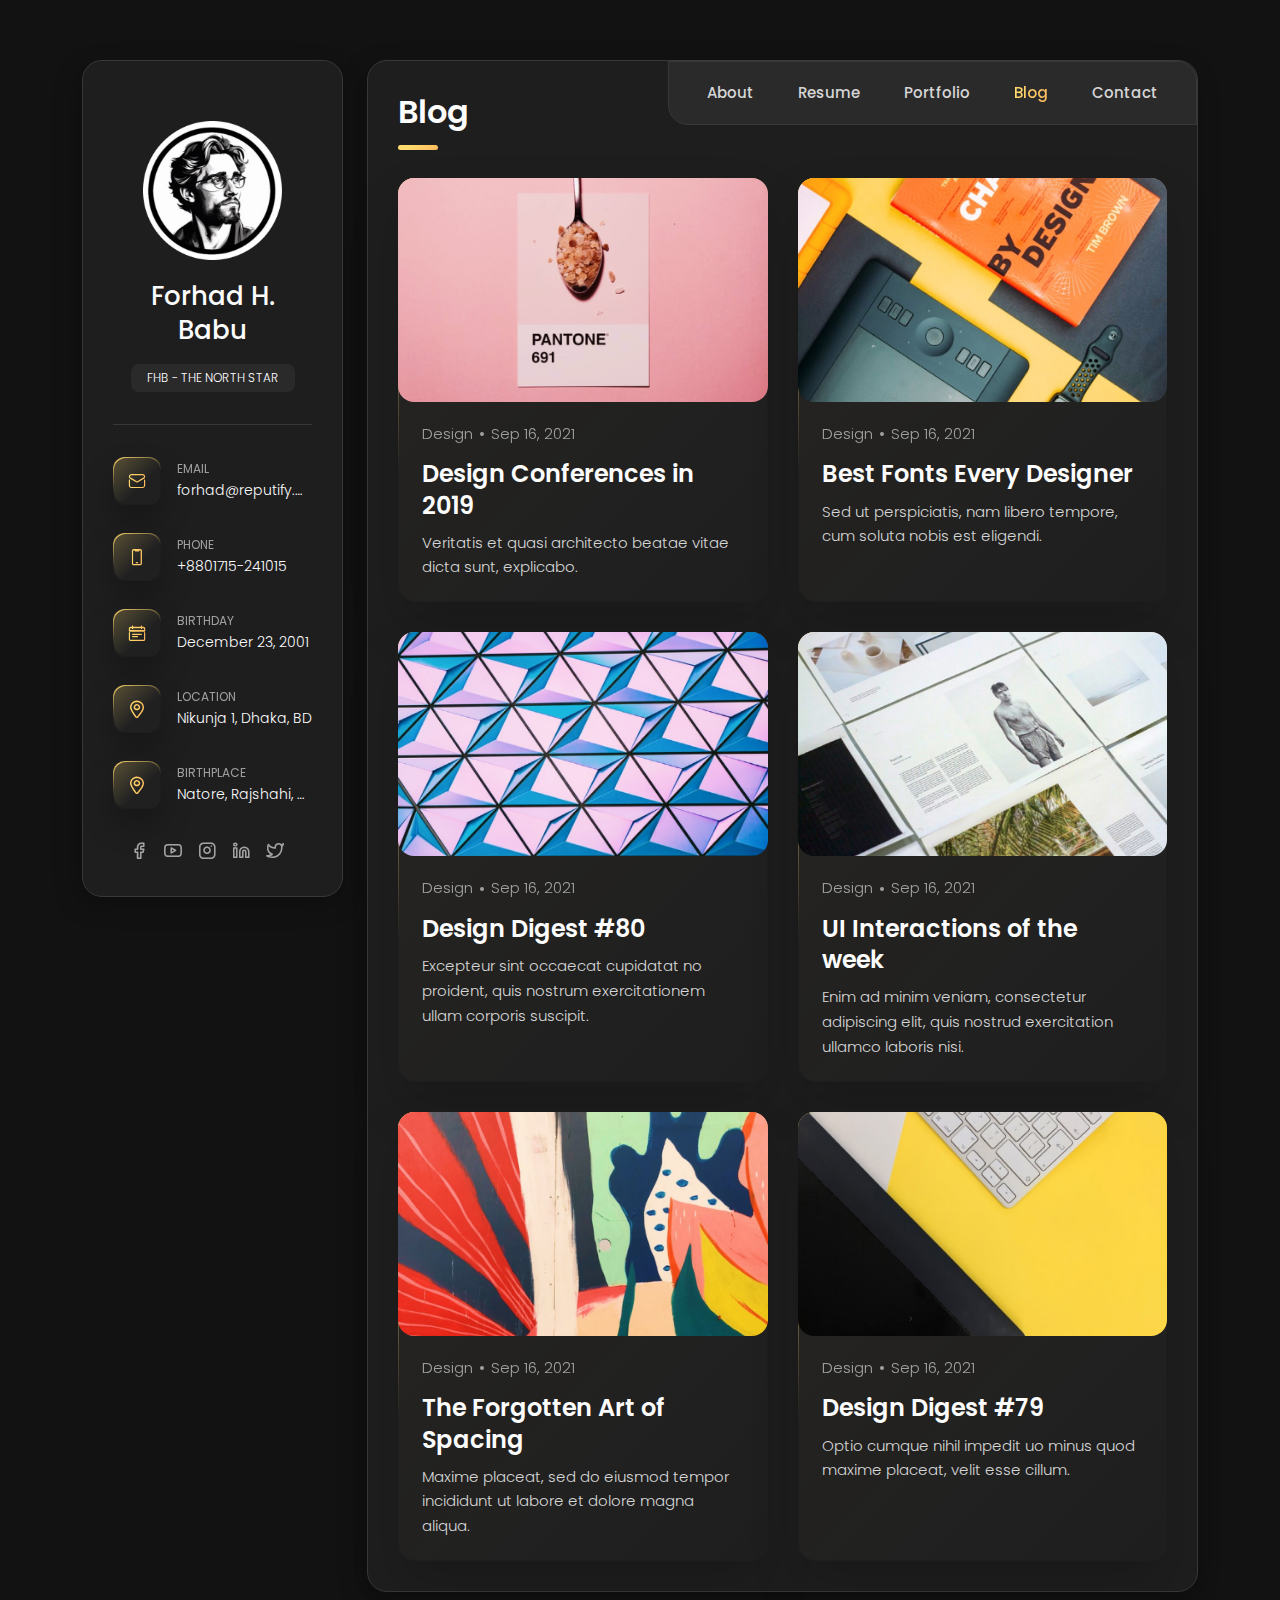
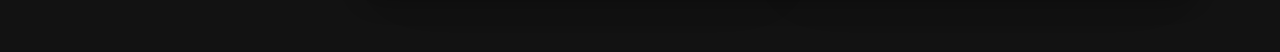
==== blog.html @ a8cfdb08 "initial files" ====
<!DOCTYPE html>
<html lang="en">


<head>
    <meta charset="utf-8" />
    <title>vCard - Blog</title>

	<!-- Meta Data -->
	<meta http-equiv="X-UA-Compatible" content="IE=edge">
	<meta name="viewport" content="width=device-width, initial-scale=1, shrink-to-fit=no">
	<meta name="format-detection" content="telephone=no"/>
    <meta name="format-detection" content="address=no"/>
    <meta name="author" content="ArtTemplate" />
    <meta name="description" content="vCard" />

    <!-- Twitter data -->
    <meta name="twitter:card" content="summary_large_image">
    <meta name="twitter:site" content="@ArtTemplates">
    <meta name="twitter:title" content="vCard">
    <meta name="twitter:description" content="vCard">
    <meta name="twitter:image" content="assets/images/social.html">

    <!-- Open Graph data -->
    <meta property="og:title" content="ArtTemplate" />
    <meta property="og:type" content="website" />
    <meta property="og:url" content="your url website" />
    <meta property="og:image" content="assets/images/social.html" />
    <meta property="og:description" content="vCard" />
    <meta property="og:site_name" content="vCard" />

	<!-- Favicons -->
	<link rel="apple-touch-icon" sizes="144x144" href="assets/images/favicons/apple-touch-icon-144x144.png">
	<link rel="apple-touch-icon" sizes="114x114" href="assets/images/favicons/apple-touch-icon-114x114.png">
	<link rel="apple-touch-icon" sizes="72x72" href="assets/images/favicons/apple-touch-icon-72x72.png">
	<link rel="apple-touch-icon" sizes="57x57" href="assets/images/favicons/apple-touch-icon-57x57.png">
	<link rel="shortcut icon" href="assets/images/favicons/favicon.png" type="image/png">

    <!-- Styles -->
	<link rel="stylesheet" type="text/css" href="assets/styles/vendors/bootstrap.min.css"/>
	<link rel="stylesheet" type="text/css" href="assets/styles/style.css"/>
	
</head>
<body>
    <main class="main">
	    <div class="container gutter-top gutter-bottom">
		    <div class="row sticky-parent">
			    <!-- Sidebar -->
				<aside class="col-12 col-md-12 col-xl-3">
				    <div class="sidebar box-outer sticky-column">
						<!-- My photo -->
						<div class="sidebar__base-info">
					    	<figure class="avatar-box">
                                <img src="assets/images/my-avatar.png" alt="Ricardo Black">
						    </figure>

						    <div class="text-xl-center">
						        <h3 class="title title--h3 sidebar__name">Forhad H. Babu</h3>
							    <div class="badge">FHB - THE NORTH STAR</div>
						    </div>

							<button class="btn btn--small btn--icon-right sidebar__btn js-btn-toggle"><span>Show Contacts</span><i class="feathericon-chevron-down"></i></button>
						</div>

						<div class="sidebar__additional-info js-show">
							<div class="separation"></div>
		                    <ul class="details-info">
							    <!-- Email -->
							    <li class="details-info__item">
							        <span class="box icon-box"><i class="font-icon icon-envelope"></i></span>
								    <div class="contacts-block__info">
									    <span class="overhead">Email</span>
									    <a class="text-overflow" href="mailto:forhad@reputify.org" title="forhad@reputify.org">forhad@reputify.org</a>
								    </div>
							    </li>
							    <!-- Phone -->
						 	    <li class="details-info__item">
								    <span class="box icon-box"><i class="font-icon icon-phone"></i></span>
								    <div class="contacts-block__info">
									    <span class="overhead">Phone</span>
							            <span class="text-overflow" title="+8801715241015">+8801715-241015</span>
								    </div>	
							    </li>
								<!-- Birthday -->
					            <li class="details-info__item">
								    <span class="box icon-box"><i class="font-icon icon-calendar"></i></span>
								    <div class="contacts-block__info">
									    <span class="overhead">Birthday</span>
							            <span class="text-overflow" title="March 12, 1995">December 23, 2001</span>
								    </div>
							    </li>
								<!-- Location -->
						        <li class="details-info__item">
								    <span class="box icon-box"><i class="font-icon icon-location"></i></span>
								    <div class="contacts-block__info">
									    <span class="overhead">Location</span>
									    <span class="text-overflow" title="Nikunja 1, Dhaka, BD">Nikunja 1, Dhaka, BD</span>
								    </div>
							    </li>
								<li class="details-info__item">
								    <span class="box icon-box"><i class="font-icon icon-location"></i></span>
								    <div class="contacts-block__info">
									    <span class="overhead">Birthplace</span>
									    <span class="text-overflow" title="Natore, Rajshahi, BD">Natore, Rajshahi, BD</span>
								    </div>
							    </li>
					        </ul>
						    <div class="separation d-xl-none"></div>

						    <!-- Social -->
						    <div class="social">
								<a class="social__link" href="https://www.facebook.com/fhbthenorthstar"><i class="feathericon-facebook"></i></a>
								<a class="social__link" href="https://www.youtube.com/@fhbthenorthstar"><i class="feathericon-youtube"></i></a>
							    <a class="social__link" href="https://www.instagram.com/fhbthenorthstar/"><i class="feathericon-instagram"></i></a>
						  	    <a class="social__link" href="https://www.linkedin.com/in/fhb-thenorthstar/"><i class="feathericon-linkedin"></i></a>
						  	    <a class="social__link" href="https://x.com/fhbthenorthstar"><i class="feathericon-twitter"></i></a>
						  	    <a class="social__link" href="https://www.pinterest.com/fhbthenorthstar/"><i class="feathericon-pinterest"></i></a>
						    </div>
						</div>	
					</div>	
		        </aside>
		        
				<!-- Content -->
		        <div class="col-12 col-md-12 col-xl-9">
				    <div class="box-outer pb-0">
					    <!-- Menu -->
						<div class="nav-container">
						    <ul class="nav">
                                <li class="nav__item"><a href="index.html">About</a></li>
								<li class="nav__item"><a href="resume.html">Resume</a></li>
                                <li class="nav__item"><a href="portfolio.html">Portfolio</a></li>
                                <li class="nav__item"><a class="active" href="blog.html">Blog</a></li>
                                <li class="nav__item"><a href="contact.html">Contact</a></li>
                            </ul>
						</div>
						
					    <!-- About -->
						<div class="pb-0 pb-sm-2">
		                    <h1 class="title title--h1 title__separate">Blog</h1>
					    </div>

						<!-- News -->
						<div class="news-grid">
							<!-- Post -->
							<article class="news-item box">
							    <div class="news-item__image-wrap">
									<a class="news-item__link" href="single-post.html"></a>
								    <img class="cover lazyload" src="assets/images/news/news-1.jpg" alt="" />
								</div>
								<div class="news-item__caption">
									<div class="news-item__date"><span>Design</span>Sep 16, 2021</div>
								    <h2 class="title title--h2"><a href="single-post.html">Design Conferences in 2019</a></h2>
									<p>Veritatis et quasi architecto beatae vitae dicta sunt, explicabo.</p>
								</div>
							</article>

							<!-- Post -->
							<article class="news-item box">
							    <div class="news-item__image-wrap">
									<a class="news-item__link" href="single-post.html"></a>
								    <img class="cover lazyload" src="assets/images/news/news-2.jpg" alt="" />
								</div>
								<div class="news-item__caption">
									<div class="news-item__date"><span>Design</span>Sep 16, 2021</div>
								    <h2 class="title title--h2"><a href="single-post.html">Best Fonts Every Designer</a></h2>
									<p>Sed ut perspiciatis, nam libero tempore, cum soluta nobis est eligendi.</p>
								</div>
							</article>

							<!-- Post -->
							<article class="news-item box">
							    <div class="news-item__image-wrap">
									<a class="news-item__link" href="single-post.html"></a>
								    <img class="cover lazyload" src="assets/images/news/news-3.jpg" alt="" />
								</div>
								<div class="news-item__caption">
									<div class="news-item__date"><span>Design</span>Sep 16, 2021</div>
								    <h2 class="title title--h2"><a href="single-post.html">Design Digest #80</a></h2>
									<p>Excepteur sint occaecat cupidatat no proident, quis nostrum exercitationem ullam corporis suscipit.</p>
								</div>
							</article>
							
							<!-- Post -->
							<article class="news-item box">
							    <div class="news-item__image-wrap">
									<a class="news-item__link" href="single-post.html"></a>
								    <img class="cover lazyload" src="assets/images/news/news-4.jpg" alt="" />
								</div>
								<div class="news-item__caption">
									<div class="news-item__date"><span>Design</span>Sep 16, 2021</div>
								    <h2 class="title title--h2"><a href="single-post.html">UI Interactions of the week</a></h2>
									<p>Enim ad minim veniam, consectetur adipiscing elit, quis nostrud exercitation ullamco laboris nisi.</p>
								</div>
							</article>
							
							<!-- Post -->
							<article class="news-item box">
							    <div class="news-item__image-wrap">
									<a class="news-item__link" href="single-post.html"></a>
								    <img class="cover lazyload" src="assets/images/news/news-5.jpg" alt="" />
								</div>
								<div class="news-item__caption">
									<div class="news-item__date"><span>Design</span>Sep 16, 2021</div>
								    <h2 class="title title--h2"><a href="single-post.html">The Forgotten Art of Spacing</a></h2>
									<p>Maxime placeat, sed do eiusmod tempor incididunt ut labore et dolore magna aliqua.</p>
								</div>
							</article>
							
							<!-- Post -->
							<article class="news-item box">
							    <div class="news-item__image-wrap">
									<a class="news-item__link" href="single-post.html"></a>
								    <img class="cover lazyload" src="assets/images/news/news-6.jpg" alt="" />
								</div>
								<div class="news-item__caption">
									<div class="news-item__date"><span>Design</span>Sep 16, 2021</div>
								    <h2 class="title title--h2"><a href="single-post.html">Design Digest #79</a></h2>
									<p>Optio cumque nihil impedit uo minus quod maxime placeat, velit esse cillum.</p>
								</div>
							</article>
						</div><!-- /news-grid -->
					</div><!-- /box-outer -->
		        </div><!-- /col -->
			</div><!-- /sticky -->
		</div><!-- /container -->
    </main>

    <div class="back-to-top"></div>

	<!-- JavaScripts -->
	<script src="assets/js/jquery-3.4.1.min.js"></script>
	<script src="assets/js/plugins.min.js"></script>
    <script src="assets/js/common.js"></script>

</body>

</html>
---- assets/styles/style.css ----
/* ------------------------------------------------
 Author: ArtStyles (Art)
 
 Template Name: vCard
 version: 1.1.0
------------------------------------------------ */
/* ------------------------------------------------
 
 - Vendors
 - Font Icons
 - Variables
 - General Styles
 - Typography
 - Form
 - Button
 - Sidebar
 - Sections
 - Navbar
 - Popup
 - Cases
 - Clients
 - Contact
 - Portfolio
 - News
 - Single news
 - Single project
 - Testimonials
 - Timeline
 - Footer
 - Other
 
------------------------------------------------ */
@import url("vendors/swiper.min.css");
@import url("vendors/simplebar.min.css");
@import url("vendors/magnific-popup.css");
@import url("vendors/photoswipe.css");
@import url("vendors/default-skin.css");
@import url("../icons/style-custome-icons.css");
@import url("../icons/feather.css");
@import url("https://fonts.googleapis.com/css2?family=Poppins:wght@300;400;500;600&amp;display=swap");
:root {
  --font-family: 'Poppins', sans-serif;
  --font-base-size: 15px;
  --font-mobile-size: 14px;
  --color-heading: #FCFCFC;
  --color-paragraph: #D6D6D6;
  --color-border: #383838;
  --color-bg: #121212;
  --color-surface-1: #1e1e1f;
  --color-surface-2: #2a2a2b;
  --color-surface-3: #202021;
  --color-accent: #FFDB6E;
  --color-error: #B84C4C;
  --color-gradient: linear-gradient(137.84deg, #FFDB6E 26.31%, #FFBC5E 93.75%);
  --color-gradient-soft: linear-gradient(135deg, rgba(255, 218, 109, 0.0375) 0%, rgba(255, 189, 94, 0) 100%), #1E1E1F;
  --color-gradient-text: linear-gradient(90deg, #FFDB6E, #FFBC5E);
  --color-gradient-border: linear-gradient(155deg, #FFDA6D 0%, rgba(255, 191, 96, 0) 50%);
  --color-gradient-border-gray: linear-gradient(135deg, #404040 0%, rgba(64, 64, 64, 0) 48.44%);
  --color-gradient-gray: linear-gradient(137.84deg, #3F3F40 2.69%, #303030 93.75%);
  --color-gradient-icon: linear-gradient(135deg, rgba(255, 218, 109, 0.25) 0%, rgba(255, 189, 94, 0) 59.86%), #202021;
  --color-btn: linear-gradient(135deg, rgba(45, 45, 46, 0.25) 0%, rgba(27, 27, 28, 0) 100%), #202021;
  --box-shadow-24: -4px 8px 24px rgba(0, 0, 0, 0.25);
  --box-shadow-30: 0px 16px 30px rgba(0, 0, 0, 0.25);
  --box-shadow-40: 0px 16px 40px rgba(0, 0, 0, 0.25);
  --box-shadow-50: 0px 25px 50px rgba(0, 0, 0, 0.15);
  --box-shadow-80: 0px 24px 80px rgba(0, 0, 0, 0.7);
  --radius-32: 32px;
  --radius-20: 20px;
  --radius-18: 18px;
  --radius-16: 16px;
  --radius-14: 14px;
  --radius-12: 12px;
  --radius-8: 8px;
}

/* -----------------------------------------------------------------
    - General Styles
----------------------------------------------------------------- */
*,
::before,
::after {
  background-repeat: no-repeat;
  -webkit-box-sizing: border-box;
          box-sizing: border-box;
}

html {
  -webkit-overflow-scrolling: touch;
  -webkit-box-sizing: border-box;
  box-sizing: border-box;
}

body, html {
  font-size: 1rem;
  -webkit-text-size-adjust: 100%;
}

body {
  background-color: var(--color-bg);
  color: var(--color-paragraph);
  font-family: var(--font-family);
  font-size: var(--font-base-size);
  font-weight: 300;
  line-height: 1.65;
  min-height: 100vh;
  overflow-x: hidden;
  -ms-overflow-style: scrollbar;
  -webkit-font-smoothing: antialiased;
}

@media only screen and (max-width: 580px) {
  body {
    font-size: var(--font-mobile-size);
    line-height: 1.6;
  }
}

html.is-scroll-disabled body {
  height: 100vh;
  overflow: hidden;
}

@media all and (-ms-high-contrast: none), (-ms-high-contrast: active) {
  html.is-scroll-disabled {
    overflow: hidden;
  }
}

.no-scroll {
  overflow: hidden;
  -ms-overflow-style: none;
}

.no-scroll-height {
  overflow-x: hidden;
}

.svg-defs {
  position: absolute;
  height: 0;
  width: 0;
}

img {
  max-width: 100%;
  -webkit-user-select: none;
  -moz-user-select: none;
  -ms-user-select: none;
  user-select: none;
}

figure {
  margin: 0;
}

iframe {
  background-color: var(--color-bg);
  border: 0;
  display: block;
  height: 100%;
  width: 100%;
}

.cover {
  -o-object-fit: cover;
     object-fit: cover;
  -o-object-position: center;
     object-position: center;
  font-family: 'object-fit: cover; object-position: center;';
  height: 100%;
  width: 100%;
}

::-moz-selection {
  background: transparent;
  color: var(--color-accent);
}

::selection {
  background: transparent;
  color: var(--color-accent);
}

.scroll-line {
  background: var(--color-gradient);
  height: 0.1875rem;
  position: fixed;
  top: 0;
  width: 0;
  z-index: 3;
}

/* -----------------------------------------------------------------
    - Typography
----------------------------------------------------------------- */
h1, h2, h3, h4, h5, h6 {
  color: var(--color-heading);
  font-family: var(--font-family);
  font-weight: 600;
  line-height: 1.3;
}

.title--h1 {
  font-size: 2rem;
  margin-bottom: 1.0625rem;
}

@media only screen and (max-width: 580px) {
  .title--h1 {
    font-size: 1.5rem;
  }
}

.title--h2 {
  font-size: 1.5rem;
  margin-bottom: 1.25rem;
}

@media only screen and (max-width: 580px) {
  .title--h2 {
    font-size: 1.125rem;
  }
}

.title--h3 {
  font-size: 1.125rem;
  margin-bottom: 0.5rem;
}

@media only screen and (max-width: 580px) {
  .title--h3 {
    font-size: 1rem;
  }
}

.title--h4 {
  font-size: 1rem;
  margin-bottom: 0.8125rem;
  font-weight: 500;
}

@media only screen and (max-width: 580px) {
  .title--h4 {
    font-size: 0.875rem;
  }
}

.title--h5 {
  font-size: 0.875rem;
}

@media only screen and (max-width: 580px) {
  .title--h5 {
    font-size: 0.75rem;
  }
}

.title--h6 {
  font-size: 0.75rem;
}

@media only screen and (max-width: 580px) {
  .title--h6 {
    font-size: 0.625rem;
  }
}

.title--center {
  text-align: center;
}

.title--tone {
  background: var(--color-gradient-text);
  -webkit-background-clip: text;
  background-clip: text;
  -webkit-text-fill-color: transparent;
}

.title-icon {
  margin-right: 0.5rem;
  margin-top: -0.25rem;
  height: 2.5rem;
  width: 2.5rem;
}

@media only screen and (max-width: 580px) {
  .title-icon {
    height: 2.08333rem;
    width: 2.08333rem;
  }
}

.title__separate {
  margin-bottom: 2.3125rem;
  position: relative;
}

.title__separate::before {
  content: '';
  background: var(--color-gradient);
  border-radius: 0.5rem;
  height: 0.3125rem;
  position: absolute;
  bottom: -1.0625rem;
  left: 0;
  width: 2.5rem;
  z-index: 1;
}

@media only screen and (max-width: 580px) {
  .title__separate {
    margin-bottom: 1.5rem;
  }
  .title__separate::before {
    height: 0.1875rem;
    bottom: -0.625rem;
    width: 1.875rem;
  }
}

.overhead {
  color: var(--color-paragraph);
  font-size: 0.75rem;
  font-weight: 400;
  display: block;
  opacity: .7;
  text-transform: uppercase;
}

@media only screen and (max-width: 580px) {
  .overhead {
    font-size: 0.6875rem;
  }
}

.text-overflow {
  display: block;
  text-overflow: ellipsis;
  overflow: hidden;
  white-space: nowrap;
}

.block-quote {
  font-size: 1.25rem;
  font-weight: 400;
  font-style: italic;
  margin: 1.8125rem 0;
  position: relative;
  line-height: 1.6;
}

@media only screen and (max-width: 991px) {
  .block-quote {
    padding-left: 3.8125rem;
  }
}

@media only screen and (max-width: 580px) {
  .block-quote {
    font-size: 1.125rem;
    margin: 1rem 0;
    padding-left: 0;
    padding-top: 2.8125rem;
  }
  .block-quote p {
    margin-bottom: 0.5rem;
  }
}

.block-quote::before {
  background-image: url(../icons/icon-quote.svg);
  background-repeat: no-repeat;
  background-position: center;
  background-size: cover;
  content: '';
  height: 1.125rem;
  margin: 0 auto;
  position: absolute;
  top: 0.5rem;
  left: -3.125rem;
  width: 1.6875rem;
}

@media only screen and (max-width: 991px) {
  .block-quote::before {
    left: 0;
  }
}

.block-quote__author {
  font-size: 0.875rem;
  font-style: normal;
  display: block;
  margin-top: 0.5625rem;
  padding-left: 3rem;
  position: relative;
}

@media only screen and (max-width: 580px) {
  .block-quote__author {
    font-size: 0.875rem;
    margin-top: 0;
    padding-left: 2rem;
  }
}

.block-quote__author::before {
  content: '';
  background-color: var(--color-heading);
  height: 0.0625rem;
  margin-bottom: auto;
  margin-top: auto;
  position: absolute;
  top: 0;
  bottom: 0;
  left: 0;
  width: 2rem;
}

@media only screen and (max-width: 580px) {
  .block-quote__author::before {
    width: 1rem;
  }
}

a {
  color: var(--color-accent);
  cursor: pointer;
  text-decoration: none;
}

a:hover {
  outline: none;
}

a.decoration--none {
  text-decoration: none;
}

a.link-gradient {
  background: var(--color-gradient-text);
  -webkit-background-clip: text;
  background-clip: text;
  -webkit-text-fill-color: transparent;
  -webkit-text-decoration-skip: objects;
}

.description {
  color: var(--color-paragraph);
  margin-bottom: 1.875rem;
}

.foreword {
  font-size: 1.125rem;
}

/* Badges */
.badge {
  background: var(--color-surface-2);
  font-size: 0.75rem;
  font-weight: 300;
  border-radius: var(--radius-8);
  padding: 0.5rem 1rem;
}

@media only screen and (max-width: 580px) {
  .badge {
    font-size: 0.6875rem;
    padding: 0.375rem 0.75rem;
  }
}

/* -----------------------------------------------------------------
    - Form
----------------------------------------------------------------- */
.input, .textarea, select,
.custom-select {
  background-color: transparent;
  border: 1px solid var(--color-border);
  border-radius: var(--radius-14);
  -webkit-box-shadow: none;
          box-shadow: none;
  color: var(--color-heading);
  font-size: inherit;
  height: auto;
  padding: 0.875rem 1.375rem 0.8125rem;
  position: relative;
  width: 100%;
  -webkit-appearance: none;
  -moz-appearance: none;
  appearance: none;
}

@media only screen and (max-width: 580px) {
  .input, .textarea, select,
  .custom-select {
    padding: 0.8125rem 1.375rem 0.75rem;
  }
}

.input:focus, .textarea:focus, select:focus,
.custom-select:focus {
  background-color: transparent;
  border-color: var(--color-accent);
  color: var(--color-heading);
  -webkit-box-shadow: none;
          box-shadow: none;
  outline: none;
}

.input {
  line-height: inherit;
}

@media all and (-ms-high-contrast: none), (-ms-high-contrast: active) {
  .input {
    line-height: 0;
  }
}

.input__icon {
  padding-left: 3.375rem;
}

@media only screen and (max-width: 580px) {
  .input__icon {
    padding-left: 2.8125rem;
  }
}

.textarea {
  border-radius: var(--radius-14);
  display: block;
  padding: 0.8125rem 1.1875rem;
  resize: none;
}

.form-group {
  margin-bottom: 2rem;
  position: relative;
}

@media only screen and (max-width: 580px) {
  .form-group {
    margin-bottom: 1.6875rem;
  }
}

.help-block {
  position: absolute;
  font-size: 0.75rem;
  line-height: 1.4;
  padding-top: 0.3125rem;
  padding-left: 0.375rem;
}

@media only screen and (max-width: 580px) {
  .help-block {
    font-size: 0.6875rem;
  }
}

.with-errors {
  color: var(--color-error);
}

.has-error input,
.has-error textarea,
.has-error input:focus,
.has-error textarea:focus {
  border-color: var(--color-error);
}

#validator-contact {
  font-size: 0.875rem;
  margin-top: 1rem;
}

.form-control::-webkit-input-placeholder {
  color: var(--color-paragraph);
  opacity: .5;
}

.form-control:-ms-input-placeholder {
  color: var(--color-paragraph);
  opacity: .5;
}

.form-control::-ms-input-placeholder {
  color: var(--color-paragraph);
  opacity: .5;
}

.form-control::placeholder {
  color: var(--color-paragraph);
  opacity: .5;
}

input:invalid,
textarea:invalid {
  outline: none !important;
}

.form-check-input {
  background: transparent;
  border-color: rgba(244, 244, 244, 0.15);
}

.form-check-input:checked {
  background-color: var(--color-accent);
  border-color: var(--color-accent);
}

.form-check-input:checked[type=checkbox] {
  background-image: url("data:image/svg+xml,%3csvg xmlns='http://www.w3.org/2000/svg' viewBox='0 0 20 20'%3e%3cpath fill='none' stroke='%23000' stroke-linecap='round' stroke-linejoin='round' stroke-width='3' d='M6 10l3 3l6-6'/%3e%3c/svg%3e") !important;
}

.form-check-input:checked[type=radio] {
  background-image: url("data:image/svg+xml,%3csvg xmlns='http://www.w3.org/2000/svg' viewBox='-4 -4 8 8'%3e%3ccircle r='2' fill='%23000'/%3e%3c/svg%3e");
}

.form-check-input:focus {
  border-color: var(--color-paragraph);
  -webkit-box-shadow: 0 0 0 0.125rem rgba(244, 244, 244, 0.25);
          box-shadow: 0 0 0 0.125rem rgba(244, 244, 244, 0.25);
}

select,
.custom-select {
  background: url("data:image/svg+xml,%3csvg xmlns='http://www.w3.org/2000/svg' viewBox='0 0 4 5'%3e%3cpath fill='%23fff' d='M2 0L0 2h4zm0 5L0 3h4z'/%3e%3c/svg%3e") no-repeat right 0.1rem center/10px 16px;
}

.dropdown-menu {
  background: var(--color-surface-2);
  border: 1px solid var(--color-border);
  border-radius: var(--radius-12);
  -webkit-box-shadow: var(--box-shadow-50);
          box-shadow: var(--box-shadow-50);
  font-size: inherit;
}

.dropdown-menu::before {
  content: '';
  border-left: 0.375rem solid transparent;
  border-right: 0.375rem solid transparent;
  border-bottom: 0.375rem solid var(--color-border);
  height: 0;
  position: absolute;
  top: -0.375rem;
  left: 1.0625rem;
  width: 0;
}

.dropdown-item {
  color: var(--color-paragraph);
  font-weight: 300;
}

.dropdown-item:hover, .dropdown-item:focus {
  background: var(--color-border);
  color: var(--color-paragraph);
}

.dropdown.dropup .dropdown-menu::before {
  border-left: 0.375rem solid transparent;
  border-right: 0.375rem solid transparent;
  border-top: 0.375rem solid var(--color-border);
  border-bottom: 0.375rem solid transparent;
  top: auto;
  bottom: -0.75rem;
}

.progress {
  display: block;
  background: transparent;
  font-size: 0.9375rem;
  margin-bottom: 1.5rem;
  height: auto;
}

@media only screen and (max-width: 580px) {
  .progress {
    font-size: 0.8125rem;
    margin-bottom: 1rem;
  }
}

.progress:last-child {
  margin-bottom: 0;
}

.progress-bar {
  background-color: var(--color-border);
  border-radius: var(--radius-16);
  height: 0.5rem;
  overflow: inherit;
  position: relative;
  width: 100%;
}

.progress-bar span {
  background: var(--color-gradient);
  border-radius: 1rem;
  display: block;
  overflow: hidden;
  position: relative;
  height: 0.5rem;
  width: 0%;
  -webkit-transition: width .6s ease-in-out;
  transition: width .6s ease-in-out;
  z-index: 1;
}

.progress .progress-text {
  margin-bottom: 0.5rem;
}

.progress .progress-text span {
  color: var(--color-heading);
  font-weight: 500;
}

.btn {
  background: var(--color-gradient-border-gray);
  border-radius: var(--radius-14);
  -webkit-box-shadow: var(--box-shadow-40);
          box-shadow: var(--box-shadow-40);
  border: 0;
  color: var(--color-accent);
  cursor: pointer;
  font-weight: 400;
  font-size: 1rem;
  line-height: initial;
  padding: 1rem 1.5rem;
  position: relative;
  -webkit-transition: all .4s ease-in-out;
  transition: all .4s ease-in-out;
  white-space: nowrap;
  z-index: 0;
}

.btn::before {
  content: '';
  position: absolute;
  top: 1px;
  right: 1px;
  bottom: 1px;
  left: 1px;
  background: var(--color-btn);
  border-radius: inherit;
  -webkit-transition: all .4s ease-in-out;
  transition: all .4s ease-in-out;
  z-index: -1;
}

.btn:hover {
  background: var(--color-gradient-border);
  color: var(--color-accent);
}

.btn:hover::before {
  background: var(--color-gradient-icon);
}

.btn:focus {
  -webkit-box-shadow: var(--box-shadow-40);
          box-shadow: var(--box-shadow-40);
}

.btn .font-icon {
  margin-right: 0.375rem;
}

.btn--small {
  -webkit-box-shadow: var(--box-shadow-30);
          box-shadow: var(--box-shadow-30);
  font-size: 0.75rem;
  padding: 0.625rem 1rem;
}

.btn--small:focus {
  -webkit-box-shadow: var(--box-shadow-30);
          box-shadow: var(--box-shadow-30);
}

.btn--icon-left i {
  margin-right: 0.5rem;
}

.btn--icon-right i {
  margin-left: 0.5rem;
}

@media only screen and (max-width: 580px) {
  .btn {
    font-size: 0.875rem;
    padding: 0.75rem 1.125rem;
  }
}

button:focus {
  outline: none;
}

/* -----------------------------------------------------------------
    - Sidebar
----------------------------------------------------------------- */
.sidebar {
  z-index: 10;
}

@media only screen and (max-width: 1200px) {
  .sidebar {
    margin-bottom: 1.875rem;
  }
}

@media only screen and (max-width: 580px) {
  .sidebar {
    margin-bottom: 1rem;
  }
}

@media only screen and (max-width: 1200px) {
  .sidebar__base-info {
    display: -webkit-box;
    display: -ms-flexbox;
    display: flex;
    -webkit-box-align: center;
        -ms-flex-align: center;
            align-items: center;
  }
  .sidebar__base-info > * {
    min-width: 0;
  }
}

@media only screen and (min-width: 1200px) {
  .sidebar__additional-info {
    display: block !important;
  }
}

@media only screen and (max-width: 1200px) {
  .sidebar__additional-info {
    display: none;
  }
}

@media only screen and (max-width: 1200px) {
  .sidebar__additional-info .details-info__item {
    -webkit-box-flex: 0;
        -ms-flex: 0 0 50%;
            flex: 0 0 50%;
  }
  .sidebar__additional-info .details-info__item:nth-last-child(2), .sidebar__additional-info .details-info__item:nth-last-child(1) {
    margin-bottom: 0;
  }
}

@media only screen and (max-width: 768px) {
  .sidebar__additional-info .details-info__item {
    margin-bottom: 1.25rem;
  }
  .sidebar__additional-info .details-info__item:nth-last-child(2) {
    margin-bottom: 1.25rem;
  }
  .sidebar__additional-info .details-info__item:nth-last-child(1) {
    margin-bottom: 0 !important;
  }
}

@media only screen and (max-width: 580px) {
  .sidebar__additional-info .details-info__item {
    -webkit-box-flex: 0;
        -ms-flex: 0 0 100%;
            flex: 0 0 100%;
  }
  .sidebar__additional-info .details-info__item:nth-last-child(2) {
    margin-bottom: 0.9375rem;
  }
  .sidebar__additional-info .details-info__item:nth-last-child(1) {
    margin-bottom: 0;
  }
}

.sidebar .avatar-box {
  /* background: var(--color-gradient-gray); */
  border-radius: var(--radius-32);
  margin: 1.875rem 1.875rem 1.25rem;
  overflow: hidden;
  height: calc(100% - 3.75rem);
  width: calc(100% - 3.75rem);
  -webkit-transition: all .3s ease-in-out;
  transition: all .3s ease-in-out;
}

@media only screen and (max-width: 1200px) {
  .sidebar .avatar-box {
    -ms-flex-negative: 0;
        flex-shrink: 0;
    margin: 0 1.5rem 0 0;
    height: 7.5rem;
    width: 7.5rem;
  }
}

@media only screen and (max-width: 580px) {
  .sidebar .avatar-box {
    border-radius: var(--radius-20);
    margin: 0 1rem 0 0;
    height: 5rem;
    width: 5rem;
  }
}

.sidebar .avatar-box img {
  -o-object-fit: cover;
     object-fit: cover;
  height: 100%;
  width: 100%;
}

.sidebar__name {
  font-size: 1.625rem;
  font-weight: 500;
  margin-bottom: 1rem;
  position: relative;
}

@media only screen and (max-width: 580px) {
  .sidebar__name {
    font-size: 1.0625rem;
    margin-bottom: 0.625rem;
  }
}

.sidebar__btn {
  position: absolute;
  top: 0;
  right: 0;
  border-top-left-radius: 0;
  border-bottom-right-radius: 0;
  display: none;
}

@media only screen and (max-width: 1200px) {
  .sidebar__btn {
    display: block;
    padding: 0.625rem 1rem;
  }
}

@media only screen and (max-width: 580px) {
  .sidebar__btn {
    padding: 0.625rem;
  }
}

.sidebar__btn i {
  display: none;
}

@media only screen and (max-width: 580px) {
  .sidebar__btn i {
    display: block;
    margin: 0;
  }
  .sidebar__btn span {
    display: none;
  }
}

.contacts-block__info {
  -webkit-box-flex: 1;
      -ms-flex: 1;
          flex: 1;
}

/* Social */
.social {
  text-align: center;
}

.social__link {
  font-size: 1.125rem;
  color: var(--color-heading);
  -webkit-text-fill-color: inherit;
  opacity: .6;
  margin: 0 0.375rem;
}

@media only screen and (max-width: 580px) {
  .social__link {
    font-size: 1rem;
  }
}

.social__link:hover {
  color: inherit;
  opacity: 1;
  text-decoration: none;
}

@media only screen and (max-width: 1200px) {
  .social {
    text-align: left;
  }
}

.sticky-column {
  margin-top: 0;
  -webkit-transition: all .3s ease-in-out;
  transition: all .3s ease-in-out;
}

.sticky-column.is_stuck {
  margin-top: 1.875rem;
}

/* -----------------------------------------------------------------
    - Sections
----------------------------------------------------------------- */
@media (min-width: 1200px) {
  .container {
    max-width: 1140px;
  }
}

@media (min-width: 1300px) {
  .container {
    max-width: 1230px;
  }
}

@media (min-width: 1400px) {
  .container {
    max-width: 1290px;
  }
}

.box {
  background: var(--color-gradient-border);
  position: relative;
  z-index: 0;
}

.box::before {
  content: '';
  position: absolute;
  top: 1px;
  right: 1px;
  bottom: 1px;
  left: 1px;
  background: var(--color-gradient-soft);
  border-radius: inherit;
  z-index: -1;
}

.box--s2 {
  background: var(--color-gradient-border-gray);
}

.box--s2::before {
  background-image: var(--color-btn) !important;
  background-color: var(--color-surface-3) !important;
}

.box-outer {
  background-color: var(--color-surface-1);
  border: 1px solid var(--color-border);
  border-radius: var(--radius-20);
  -webkit-box-shadow: var(--box-shadow-24);
          box-shadow: var(--box-shadow-24);
  padding: 1.875rem;
  position: relative;
}

@media only screen and (max-width: 580px) {
  .box-outer {
    padding: 0.9375rem;
  }
}

.box-inner {
  border-radius: var(--radius-16);
  -webkit-box-shadow: var(--box-shadow-50);
          box-shadow: var(--box-shadow-50);
  padding: 1.875rem;
  margin-bottom: 1.875rem;
}

@media only screen and (max-width: 580px) {
  .box-inner {
    border-radius: var(--radius-14);
    -webkit-box-shadow: var(--box-shadow-30);
            box-shadow: var(--box-shadow-30);
    padding: 1.25rem;
    margin-bottom: 0.9375rem;
  }
}

.icon-box {
  font-size: 1.125rem;
  display: -webkit-inline-box;
  display: -ms-inline-flexbox;
  display: inline-flex;
  -webkit-box-align: center;
      -ms-flex-align: center;
          align-items: center;
  -webkit-box-pack: center;
      -ms-flex-pack: center;
          justify-content: center;
  border-radius: var(--radius-12);
  -webkit-box-shadow: var(--box-shadow-30);
          box-shadow: var(--box-shadow-30);
  line-height: 1;
  margin-right: 1rem;
  height: 3rem;
  width: 3rem;
}

.icon-box > * {
  min-width: 0;
}

.icon-box::before {
  background: var(--color-gradient-icon);
}

.icon-box .font-icon {
  background: var(--color-gradient-text);
  -webkit-background-clip: text;
  background-clip: text;
  -webkit-text-fill-color: transparent;
}

@media only screen and (max-width: 580px) {
  .icon-box {
    font-size: 1rem;
    border-radius: var(--radius-8);
    -webkit-box-shadow: var(--box-shadow-24);
            box-shadow: var(--box-shadow-24);
    height: 1.875rem;
    width: 1.875rem;
  }
}

.box-avatar {
  border-radius: var(--radius-18);
  -webkit-box-shadow: var(--box-shadow-30);
          box-shadow: var(--box-shadow-30);
  height: 5rem;
  width: 5rem;
}

.box-avatar::before {
  background: var(--color-gradient-gray);
}

.box-avatar img {
  -o-object-fit: cover;
     object-fit: cover;
}

.box-avatar--not-border {
  background: var(--color-gradient-gray);
}

.box-avatar--not-border::before {
  display: none;
}

@media only screen and (max-width: 580px) {
  .box-avatar {
    border-radius: var(--radius-14);
    -webkit-box-shadow: var(--box-shadow-24);
            box-shadow: var(--box-shadow-24);
    height: calc(5rem - 1.25rem);
    width: calc(5rem - 1.25rem);
  }
}

.separation {
  background: var(--color-border);
  margin: 2rem 0;
  height: 1px;
  width: 100%;
}

@media only screen and (max-width: 580px) {
  .separation {
    margin: 1rem 0;
  }
}

.js-image {
  background-size: cover;
  background-position: center;
  height: 100%;
  width: 100%;
}

.gutter-top {
  padding-top: 3.75rem;
}

@media only screen and (max-width: 580px) {
  .gutter-top {
    padding-top: 0.9375rem;
  }
}

.gutter-bottom {
  padding-bottom: 3.75rem;
}

@media only screen and (max-width: 580px) {
  .gutter-bottom {
    padding-bottom: 2.5rem;
  }
}

.noGutters-Top {
  margin-top: 0 !important;
}

.noGutters-Bottom {
  margin-bottom: 0 !important;
}

.noGutters-Left {
  margin-left: 0 !important;
}

.noGutters-Right {
  margin-right: 0 !important;
}

/* Details info */
.details-info {
  list-style: none;
  padding-left: 0;
  margin-bottom: 0.5rem;
}

@media only screen and (max-width: 1200px) {
  .details-info {
    display: -webkit-box;
    display: -ms-flexbox;
    display: flex;
    -ms-flex-wrap: wrap;
        flex-wrap: wrap;
    margin-bottom: 0;
  }
  .details-info > * {
    min-width: 0;
  }
}

@media only screen and (max-width: 768px) {
  .details-info {
    display: -webkit-box;
    display: -ms-flexbox;
    display: flex;
    -webkit-box-orient: vertical;
    -webkit-box-direction: normal;
        -ms-flex-direction: column;
            flex-direction: column;
    margin-bottom: 0.5rem;
    font-size: 1rem;
  }
  .details-info > * {
    min-width: 0;
  }
}

@media only screen and (max-width: 580px) {
  .details-info {
    font-size: 0.9375rem;
  }
}

.details-info--inline {
  display: -webkit-box;
  display: -ms-flexbox;
  display: flex;
  -webkit-box-orient: horizontal;
  -webkit-box-direction: normal;
      -ms-flex-direction: row;
          flex-direction: row;
  -ms-flex-wrap: wrap;
      flex-wrap: wrap;
}

.details-info--inline > * {
  min-width: 0;
}

.details-info__item {
  color: var(--color-heading);
  font-size: 0.875rem;
  display: -webkit-box;
  display: -ms-flexbox;
  display: flex;
  -webkit-box-align: center;
      -ms-flex-align: center;
          align-items: center;
  margin-bottom: 1.75rem;
  text-overflow: ellipsis;
  white-space: nowrap;
}

.details-info__item > * {
  min-width: 0;
}

@media only screen and (max-width: 580px) {
  .details-info__item {
    font-size: 0.8125rem;
    margin-bottom: 0.9375rem !important;
  }
}

.details-info__item a {
  color: var(--color-heading);
  -webkit-text-fill-color: inherit;
  text-decoration: none;
}

.details-info__item a:hover {
  color: var(--color-heading);
}

.details-info--inline .details-info__item {
  display: -webkit-inline-box;
  display: -ms-inline-flexbox;
  display: inline-flex;
  -webkit-box-align: center;
      -ms-flex-align: center;
          align-items: center;
  margin-right: 5rem;
}

.details-info--inline .details-info__item > * {
  min-width: 0;
}

.details-info--inline .details-info__item:last-child {
  margin-right: 0;
}

.details-info__info {
  -webkit-box-flex: 1;
      -ms-flex: 1;
          flex: 1;
}

/* -----------------------------------------------------------------
    - Navbar
----------------------------------------------------------------- */
.nav-container {
  background: var(--color-surface-2);
  border: 1px solid var(--color-border);
  border-radius: 0 var(--radius-20) 0 var(--radius-20);
  display: -webkit-box;
  display: -ms-flexbox;
  display: flex;
  -webkit-box-align: center;
      -ms-flex-align: center;
          align-items: center;
  -webkit-box-pack: end;
      -ms-flex-pack: end;
          justify-content: flex-end;
  height: 4rem;
  padding-right: 2.375rem;
  padding-left: 2.375rem;
  position: absolute;
  top: 0;
  right: 0;
  z-index: 1;
}

.nav-container > * {
  min-width: 0;
}

@media only screen and (max-width: 991px) {
  .nav-container {
    -webkit-backdrop-filter: blur(6px);
            backdrop-filter: blur(6px);
    background: rgba(43, 43, 44, 0.75);
    border-radius: var(--radius-20) var(--radius-20) 0 0;
    -webkit-box-shadow: var(--box-shadow-30);
            box-shadow: var(--box-shadow-30);
    display: -webkit-box;
    display: -ms-flexbox;
    display: flex;
    -webkit-box-align: center;
        -ms-flex-align: center;
            align-items: center;
    -webkit-box-pack: center;
        -ms-flex-pack: center;
            justify-content: center;
    position: fixed;
    top: auto;
    bottom: 0;
    left: 0;
    height: 3.8125rem;
    width: 100%;
    z-index: 1112;
  }
  .nav-container > * {
    min-width: 0;
  }
}

@media only screen and (max-width: 580px) {
  .nav-container {
    border-radius: var(--radius-12) var(--radius-12) 0 0;
    height: 3rem;
    padding-right: 1rem;
    padding-left: 1rem;
  }
}

@media only screen and (max-width: 991px) {
  .medium-zoom--opened .nav-container {
    z-index: 10;
  }
}

.nav {
  display: -webkit-box;
  display: -ms-flexbox;
  display: flex;
  -webkit-box-align: center;
      -ms-flex-align: center;
          align-items: center;
  -webkit-box-pack: center;
      -ms-flex-pack: center;
          justify-content: center;
  height: 100%;
  overflow: hidden;
}

.nav > * {
  min-width: 0;
}

@media only screen and (max-width: 768px) {
  .nav {
    font-size: 0.875rem;
  }
}

@media only screen and (max-width: 580px) {
  .nav {
    font-size: 0.6875rem;
  }
}

.nav__item {
  margin-right: 2.75rem;
}

@media only screen and (max-width: 991px) {
  .nav__item {
    margin-right: 2rem;
  }
}

@media only screen and (max-width: 580px) {
  .nav__item {
    margin-right: 1.25rem;
  }
}

.nav__item a {
  background: none;
  color: var(--color-paragraph);
  -webkit-text-fill-color: inherit;
  font-weight: 500;
  opacity: 1;
  -webkit-transition: all .3s ease-in-out;
  transition: all .3s ease-in-out;
}

.nav__item a:hover {
  opacity: .6;
  text-decoration: none;
}

.nav__item a.active {
  background: var(--color-gradient-text);
  -webkit-background-clip: text;
  background-clip: text;
  -webkit-text-fill-color: transparent;
}

.nav__item a.active:hover {
  opacity: 1;
}

.nav__item:last-child {
  margin-right: 0;
}

/* -----------------------------------------------------------------
    - Popup
----------------------------------------------------------------- */
.popup {
  background: var(--color-surface-1);
  border: 1px solid var(--color-border);
  border-radius: var(--radius-20);
  -webkit-box-shadow: var(--box-shadow-80);
          box-shadow: var(--box-shadow-80);
  margin: 1.25rem auto;
  padding: 1.875rem;
  position: relative;
  width: calc(100% - 1.875rem);
  max-width: 43.75rem;
}

@media only screen and (max-width: 580px) {
  .popup {
    border-radius: var(--radius-14);
    margin: 0.9375rem auto;
    padding: 0.9375rem;
    width: calc(100% - 0.9375rem);
  }
}

.mfp-bg {
  background: #0D0D0D;
  opacity: 0.7 !important;
}

.mfp-close {
  background: var(--color-surface-2) !important;
  border-radius: var(--radius-8);
  color: var(--color-heading) !important;
  font-family: 'feather';
  height: 2rem;
  right: 0.9375rem;
  top: 0.9375rem;
  text-indent: -99999px;
  width: 2rem;
}

.mfp-close::before {
  content: '\ea11';
  font-size: 1rem;
  display: -webkit-box;
  display: -ms-flexbox;
  display: flex;
  -webkit-box-align: center;
      -ms-flex-align: center;
          align-items: center;
  -webkit-box-pack: center;
      -ms-flex-pack: center;
          justify-content: center;
  position: absolute;
  top: 0;
  right: 0;
  bottom: 0;
  left: 0;
  text-indent: 0;
}

.mfp-close::before > * {
  min-width: 0;
}

.mfp-close:focus {
  right: 0.9375rem;
  top: 0.9375rem;
}

/* Zoom-in effect */
.mfp-zoom-in {
  /* animate in */
  /* animate out */
}

.mfp-zoom-in .mfp-with-anim {
  opacity: 0;
  -webkit-transition: all 0.2s ease-in-out;
  transition: all 0.2s ease-in-out;
  -webkit-transform: scale(0.8);
          transform: scale(0.8);
}

.mfp-zoom-in.mfp-bg {
  opacity: 0;
  -webkit-transition: all 0.3s ease-out;
  transition: all 0.3s ease-out;
}

.mfp-zoom-in.mfp-ready .mfp-with-anim {
  opacity: 1;
  -webkit-transform: scale(1);
          transform: scale(1);
}

.mfp-zoom-in.mfp-ready.mfp-bg {
  opacity: 0.8;
}

.mfp-zoom-in.mfp-removing .mfp-with-anim {
  -webkit-transform: scale(0.8);
          transform: scale(0.8);
  opacity: 0;
}

.mfp-zoom-in.mfp-removing.mfp-bg {
  opacity: 0;
}

/*  Move-horizontal effect */
.mfp-move-horizontal {
  /* animate in */
  /* animate out */
}

.mfp-move-horizontal .mfp-with-anim {
  opacity: 0;
  -webkit-transition: all 0.3s;
  transition: all 0.3s;
  -webkit-transform: translateX(-50px);
          transform: translateX(-50px);
}

.mfp-move-horizontal.mfp-bg {
  opacity: 0;
  -webkit-transition: all 0.3s;
  transition: all 0.3s;
}

.mfp-move-horizontal.mfp-ready .mfp-with-anim {
  opacity: 1;
  -webkit-transform: translateX(0);
          transform: translateX(0);
}

.mfp-move-horizontal.mfp-ready.mfp-bg {
  opacity: 0.8;
}

.mfp-move-horizontal.mfp-removing .mfp-with-anim {
  -webkit-transform: translateX(50px);
          transform: translateX(50px);
  opacity: 0;
}

.mfp-move-horizontal.mfp-removing.mfp-bg {
  opacity: 0;
}

/* Zoom-out effect */
.mfp-zoom-out {
  /* animate in */
  /* animate out */
}

.mfp-zoom-out .mfp-with-anim {
  opacity: 0;
  -webkit-transition: all 0.3s ease-in-out;
  transition: all 0.3s ease-in-out;
  -webkit-transform: scale(1.3);
          transform: scale(1.3);
}

.mfp-zoom-out.mfp-bg {
  opacity: 0;
  -webkit-transition: all 0.3s ease-out;
  transition: all 0.3s ease-out;
}

.mfp-zoom-out.mfp-ready .mfp-with-anim {
  opacity: 1;
  -webkit-transform: scale(1);
          transform: scale(1);
}

.mfp-zoom-out.mfp-ready.mfp-bg {
  opacity: 0.8;
}

.mfp-zoom-out.mfp-removing .mfp-with-anim {
  -webkit-transform: scale(1.3);
          transform: scale(1.3);
  opacity: 0;
}

.mfp-zoom-out.mfp-removing.mfp-bg {
  opacity: 0;
}

/* -----------------------------------------------------------------
    - Cases
----------------------------------------------------------------- */
.case-item {
  display: -webkit-box;
  display: -ms-flexbox;
  display: flex;
  height: calc(100% - 1.25rem);
  padding-bottom: 1.25rem;
  position: relative;
}

.case-item > * {
  min-width: 0;
}

@media only screen and (max-width: 580px) {
  .case-item {
    display: -webkit-box;
    display: -ms-flexbox;
    display: flex;
    -webkit-box-orient: vertical;
    -webkit-box-direction: normal;
        -ms-flex-direction: column;
            flex-direction: column;
    -webkit-box-align: center;
        -ms-flex-align: center;
            align-items: center;
    text-align: center;
  }
  .case-item > * {
    min-width: 0;
  }
}

.case-item__icon {
  margin-right: 1rem;
  height: 2.5rem;
  width: 2.5rem;
}

@media only screen and (max-width: 580px) {
  .case-item__icon {
    margin-right: 0;
    margin-bottom: 0.8125rem;
  }
}

.case-item div {
  -webkit-box-flex: 1;
      -ms-flex: 1;
          flex: 1;
}

.case-item__caption:last-child {
  margin-bottom: 0;
}

/* -----------------------------------------------------------------
    - Clients
----------------------------------------------------------------- */
.js-carousel-clients {
  padding-top: 0.5rem;
  padding-bottom: 1rem;
}

.js-carousel-clients .swiper-slide {
  text-align: center;
}

.js-carousel-clients .logo-client {
  max-width: 80%;
  -webkit-filter: grayscale(1);
          filter: grayscale(1);
  -webkit-transition: all .5s ease-in-out;
  transition: all .5s ease-in-out;
}

.js-carousel-clients .logo-client:hover {
  -webkit-filter: grayscale(0);
          filter: grayscale(0);
}

/* -----------------------------------------------------------------
    - Contact
----------------------------------------------------------------- */
@media only screen and (max-width: 768px) {
  .contact-form .btn {
    width: 100%;
  }
}

.tabcontent .contact-form {
  padding-bottom: 1.875rem;
}

@media only screen and (max-width: 580px) {
  .tabcontent .contact-form {
    padding-bottom: 1.25rem;
  }
}

.map {
  border-radius: var(--radius-16);
  height: 23.75rem;
  margin-bottom: 2rem;
  position: relative;
  direction: ltr;
}

@media only screen and (max-width: 580px) {
  .map {
    height: 15.625rem;
  }
}

.popover-map-title {
  color: var(--color-surface-1);
  font-size: 1.1875rem;
  margin-top: 0.0625rem;
  margin-bottom: 0.5rem;
}

.popover-map-caption {
  color: var(--color-surface-1);
}

#marker {
  background-image: url("../images/icon-map-pic.svg");
  background-size: cover;
  width: 3.75rem;
  height: 3.75rem;
  cursor: pointer;
}

@media only screen and (max-width: 580px) {
  #marker {
    width: 2.5rem;
    height: 2.5rem;
  }
}

.mapboxgl-popup-content {
  background: var(--color-surface-2) !important;
  border: 1px solid var(--color-border);
  border-radius: var(--radius-8) !important;
  -webkit-box-shadow: var(--box-shadow-30) !important;
          box-shadow: var(--box-shadow-30) !important;
}

.mapboxgl-popup-anchor-bottom .mapboxgl-popup-tip {
  border-top-color: var(--color-border) !important;
}

.mapboxgl-popup-close-button {
  color: var(--color-heading);
}

/* -----------------------------------------------------------------
    - Portfolio
----------------------------------------------------------------- */
.m-item {
  background: var(--color-accent);
  margin-bottom: 30px;
  width: calc(33.333% - 20px);
}

@media only screen and (max-width: 991px) {
  .m-item {
    width: calc(50% - 15px);
  }
}

.gutter-sizer {
  width: 30px;
}

.gallery-grid__item {
  margin-bottom: 1.75rem;
  width: calc(33.333% - 20px);
}

.gallery-grid__item:hover .gallery-grid__image {
  -webkit-transform: scale3d(1.05, 1.05, 1);
          transform: scale3d(1.05, 1.05, 1);
}

.gallery-grid__item:hover .gallery-grid__image-wrap::before {
  background: rgba(13, 13, 13, 0.3);
}

.gallery-grid__item:hover .gallery-grid__image-wrap::after {
  -webkit-transform: scale(1);
          transform: scale(1);
  -webkit-transition: -webkit-transform .6s ease-in-out;
  transition: -webkit-transform .6s ease-in-out;
  transition: transform .6s ease-in-out;
  transition: transform .6s ease-in-out, -webkit-transform .6s ease-in-out;
}

@media only screen and (max-width: 991px) {
  .gallery-grid__item {
    width: calc(50% - 16px);
  }
}

@media only screen and (max-width: 768px) {
  .gallery-grid__item {
    width: 100%;
  }
}

.gallery-grid__image-wrap {
  border-radius: var(--radius-16);
  max-height: 12.75rem;
  height: 13vw;
  overflow: hidden;
  position: relative;
  width: 100%;
  z-index: 1;
}

.gallery-grid__image-wrap::before {
  content: '';
  background: rgba(13, 13, 13, 0);
  height: 100%;
  position: absolute;
  top: 0;
  left: 0;
  width: 100%;
  z-index: 1;
  -webkit-transition: all .5s ease-in-out;
  transition: all .5s ease-in-out;
}

.gallery-grid__image-wrap::after {
  content: '\e95f';
  background: rgba(32, 32, 33, 0.8);
  -webkit-backdrop-filter: blur(6px);
          backdrop-filter: blur(6px);
  border-radius: var(--radius-12);
  font-family: 'feather' !important;
  font-size: 1.125rem;
  color: var(--color-accent) !important;
  display: -webkit-box;
  display: -ms-flexbox;
  display: flex;
  -webkit-box-align: center;
      -ms-flex-align: center;
          align-items: center;
  -webkit-box-pack: center;
      -ms-flex-pack: center;
          justify-content: center;
  height: 3.5rem;
  margin: auto;
  position: absolute;
  top: 0;
  right: 0;
  bottom: 0;
  left: 0;
  width: 3.5rem;
  -webkit-transform: scale(0);
          transform: scale(0);
  -webkit-transition: -webkit-transform .3s ease-in-out;
  transition: -webkit-transform .3s ease-in-out;
  transition: transform .3s ease-in-out;
  transition: transform .3s ease-in-out, -webkit-transform .3s ease-in-out;
  z-index: 2;
}

.gallery-grid__image-wrap::after > * {
  min-width: 0;
}

@media only screen and (max-width: 1200px) {
  .gallery-grid__image-wrap {
    max-height: 23.75rem;
    height: 15.5vw;
  }
}

@media only screen and (max-width: 991px) {
  .gallery-grid__image-wrap {
    height: 13rem;
  }
}

@media only screen and (max-width: 768px) {
  .gallery-grid__image-wrap {
    height: 18rem;
  }
}

@media only screen and (max-width: 580px) {
  .gallery-grid__image-wrap {
    height: 11.875rem;
  }
}

.gallery-grid__image {
  border-radius: var(--radius-16);
  -webkit-transform: scale3d(1, 1, 1);
          transform: scale3d(1, 1, 1);
  -webkit-transition: -webkit-transform .4s ease-in-out;
  transition: -webkit-transform .4s ease-in-out;
  transition: transform .4s ease-in-out;
  transition: transform .4s ease-in-out, -webkit-transform .4s ease-in-out;
}

.gallery-grid__caption {
  padding: 0 0.5rem;
}

.gallery-grid__title {
  font-size: 0.9375rem;
  font-weight: 300;
  color: var(--color-heading);
  margin-top: 1rem;
  margin-bottom: 0;
}

.gallery-grid__category {
  font-size: 0.875rem;
  color: var(--color-paragraph);
  display: block;
  opacity: .7;
}

@media only screen and (min-width: 769px) {
  .filter {
    display: -webkit-inline-box;
    display: -ms-inline-flexbox;
    display: inline-flex;
    -ms-flex-wrap: wrap;
        flex-wrap: wrap;
    list-style: none;
    margin-bottom: 1.75rem;
    padding: 0;
  }
  .filter > * {
    min-width: 0;
  }
  .filter__item {
    padding-right: 1.1875rem;
  }
  .filter__item:first-child {
    display: none;
  }
  .filter__item:last-child {
    padding-right: 0;
  }
  .filter__item.active a {
    cursor: default;
    opacity: 1 !important;
    background: var(--color-gradient-text);
    -webkit-background-clip: text;
    background-clip: text;
    -webkit-text-fill-color: transparent;
    -webkit-text-decoration-skip: objects;
  }
  .filter__link {
    color: var(--color-paragraph);
    font-weight: 500;
    padding: 0 0.25rem;
    text-decoration: none;
    display: block;
    overflow: hidden;
    opacity: 1;
    position: relative;
    -webkit-transition: all .4s ease-in-out;
    transition: all .4s ease-in-out;
  }
  .filter__link:hover {
    color: inherit;
    opacity: .7;
    text-decoration: none;
  }
}

.select .placeholder {
  display: none;
}

@media only screen and (max-width: 768px) {
  .select {
    border: 1px solid var(--color-border);
    border-radius: var(--radius-14);
    display: block;
    margin-bottom: 2rem;
    padding: 0.1875rem 1rem;
    position: relative;
    vertical-align: middle;
    text-align: left;
    -webkit-user-select: none;
       -moz-user-select: none;
        -ms-user-select: none;
            user-select: none;
    width: 100%;
    -webkit-touch-callout: none;
    z-index: 2;
  }
  .select .placeholder {
    cursor: pointer;
    display: block;
    padding: 0.5rem 0;
    position: relative;
    z-index: 1;
  }
  .select .placeholder:after {
    position: absolute;
    top: 50%;
    right: 0.125rem;
    -webkit-transform: translateY(-50%);
            transform: translateY(-50%);
    font-family: 'icomoon';
    content: '\e90e';
    z-index: 10;
  }
  .select.is-open .placeholder:after {
    content: '\e90f';
  }
  .select.is-open ul {
    display: block;
  }
  .select ul {
    background-color: var(--color-surface-1);
    border: 1px solid var(--color-border);
    -webkit-box-shadow: var(--box-shadow-40);
            box-shadow: var(--box-shadow-40);
    border-radius: var(--radius-14);
    display: none;
    max-height: 37.5rem;
    overflow: hidden;
    overflow-y: auto;
    padding: 0.5625rem 0;
    position: absolute;
    top: 100%;
    left: 0;
    width: 100%;
    z-index: 100;
  }
  .select ul li {
    display: block;
    text-align: left;
    padding: 0.5rem 1rem;
    cursor: pointer;
  }
  .select ul li:hover {
    background-color: var(--color-surface-2);
  }
  .select ul li:hover a {
    color: var(--color-accent);
  }
  .select ul li:first-child {
    display: none;
  }
  .select ul li a {
    color: var(--color-paragraph);
    text-decoration: none;
  }
}

@media only screen and (max-width: 580px) {
  .select {
    margin-bottom: 1.5rem;
  }
}

/* -----------------------------------------------------------------
    - News
----------------------------------------------------------------- */
.news-grid {
  display: -webkit-box;
  display: -ms-flexbox;
  display: flex;
  -ms-flex-wrap: wrap;
      flex-wrap: wrap;
  margin-left: -0.9375rem;
  margin-right: -0.9375rem;
}

.news-grid > * {
  min-width: 0;
}

@media only screen and (max-width: 991px) {
  .news-grid {
    margin-left: 0;
    margin-right: 0;
  }
}

.news-item {
  border-radius: var(--radius-16);
  -webkit-box-shadow: var(--box-shadow-50);
          box-shadow: var(--box-shadow-50);
  margin-bottom: 1.875rem;
  margin-left: 0.9375rem;
  margin-right: 0.9375rem;
  padding: 0;
  width: calc(50% - 30px);
}

@media only screen and (max-width: 991px) {
  .news-item {
    margin-left: 0;
    margin-right: 0;
    width: 100%;
  }
}

@media only screen and (max-width: 580px) {
  .news-item {
    margin-bottom: 1.25rem;
  }
}

.news-item__image-wrap {
  overflow: hidden;
  border-radius: var(--radius-16);
  height: 14rem;
  position: relative;
}

@media only screen and (max-width: 991px) {
  .news-item__image-wrap {
    height: 18rem;
  }
}

@media only screen and (max-width: 580px) {
  .news-item__image-wrap {
    border-radius: var(--radius-12);
    height: 12rem;
  }
}

.news-item__image-wrap img {
  -webkit-transform: scale(1);
          transform: scale(1);
  -webkit-transition: -webkit-transform .3s ease-in-out;
  transition: -webkit-transform .3s ease-in-out;
  transition: transform .3s ease-in-out;
  transition: transform .3s ease-in-out, -webkit-transform .3s ease-in-out;
}

.news-item:hover .news-item__image-wrap img {
  -webkit-transform: scale(1.05);
          transform: scale(1.05);
  -webkit-transition: -webkit-transform .3s ease-in-out;
  transition: -webkit-transform .3s ease-in-out;
  transition: transform .3s ease-in-out;
  transition: transform .3s ease-in-out, -webkit-transform .3s ease-in-out;
}

.news-item__date {
  margin-bottom: 0.75rem;
  opacity: .7;
}

.news-item__date span {
  display: inline-block;
  padding-right: 1.125rem;
  position: relative;
}

.news-item__date span::after {
  content: '';
  background: var(--color-paragraph);
  border-radius: 50%;
  height: 0.25rem;
  margin: auto;
  position: absolute;
  top: 0;
  right: 0.4375rem;
  bottom: 0;
  width: 0.25rem;
}

.news-item__link {
  position: absolute;
  height: 100%;
  width: 100%;
  z-index: 2;
}

.news-item__caption {
  padding: 1.25rem 1.5rem 0.375rem;
}

@media only screen and (max-width: 580px) {
  .news-item__caption {
    padding: 1.1875rem 1rem 0;
  }
}

.news-item .title {
  margin-bottom: 0.625rem;
}

.news-item .title a {
  color: var(--color-heading);
  -webkit-transition: all .3s ease-in-out;
  transition: all .3s ease-in-out;
}

.news-item .title a:hover {
  background: var(--color-gradient-text);
  -webkit-background-clip: text;
  background-clip: text;
  -webkit-text-fill-color: transparent;
}

/* -----------------------------------------------------------------
    - Single post
----------------------------------------------------------------- */
.header-post {
  margin-top: 1rem;
  text-align: center;
}

@media only screen and (max-width: 580px) {
  .header-post {
    margin-top: 1rem;
  }
}

.header-post .title {
  font-size: 2.5rem;
  margin-bottom: 1.5rem;
}

@media only screen and (max-width: 991px) {
  .header-post .title {
    font-size: 2.25rem;
    margin-bottom: 1.125rem;
  }
}

@media only screen and (max-width: 768px) {
  .header-post .title {
    font-size: 2rem;
  }
}

@media only screen and (max-width: 580px) {
  .header-post .title {
    font-size: 1.75rem;
    margin-bottom: 1rem;
  }
}

.header-post__image-wrap {
  height: 25rem;
  margin-left: -1.875rem;
  margin-right: -1.875rem;
  margin-bottom: 2.5rem;
}

@media only screen and (max-width: 580px) {
  .header-post__image-wrap {
    height: 15rem;
    margin-left: -1.25rem;
    margin-right: -1.25rem;
    margin-bottom: 1.5rem;
  }
}

.caption-post {
  margin-left: auto;
  margin-right: auto;
  margin-bottom: 2rem;
  width: 80%;
}

@media only screen and (max-width: 991px) {
  .caption-post {
    width: 100%;
  }
}

@media only screen and (max-width: 580px) {
  .caption-post {
    margin-bottom: 1.1875rem;
  }
}

.gallery-post {
  display: -webkit-box;
  display: -ms-flexbox;
  display: flex;
  -ms-flex-wrap: wrap;
      flex-wrap: wrap;
  margin-left: -1rem;
  margin-right: -1rem;
}

.gallery-post > * {
  min-width: 0;
}

@media only screen and (max-width: 580px) {
  .gallery-post {
    margin-left: 0;
    margin-right: 0;
  }
}

.gallery-post__item {
  -webkit-box-flex: calc(50% - 32px);
      -ms-flex: calc(50% - 32px);
          flex: calc(50% - 32px);
  height: auto;
  max-height: 80vw;
  margin-left: 1rem;
  margin-right: 1rem;
  width: calc(50% - 32px);
}

@media only screen and (max-width: 580px) {
  .gallery-post__item {
    -webkit-box-flex: 100%;
        -ms-flex: 100%;
            flex: 100%;
    margin-left: 0;
    margin-right: 0;
    margin-bottom: 1rem;
    width: 100%;
  }
}

.gallery-post__caption {
  font-size: 0.8125rem;
  font-style: italic;
  padding: 1rem 1rem 2rem;
  text-align: center;
  width: 100%;
}

@media only screen and (max-width: 580px) {
  .gallery-post__caption {
    padding: 0 0 1rem;
  }
}

.gallery-post__caption a {
  color: var(--color-accent);
}

.footer-post {
  display: -webkit-box;
  display: -ms-flexbox;
  display: flex;
  -webkit-box-align: center;
      -ms-flex-align: center;
          align-items: center;
  -webkit-box-pack: center;
      -ms-flex-pack: center;
          justify-content: center;
  -ms-flex-wrap: wrap;
      flex-wrap: wrap;
  margin-bottom: 2rem;
  margin-top: 2rem;
  padding-top: 2rem;
  position: relative;
}

.footer-post > * {
  min-width: 0;
}

@media only screen and (max-width: 580px) {
  .footer-post {
    margin-bottom: 1rem;
    margin-top: 1rem;
  }
}

.footer-post::before {
  content: '';
  background-color: var(--color-border);
  height: 0.0625rem;
  margin: auto;
  position: absolute;
  top: 0;
  right: 0;
  left: 0;
  max-width: 6.25rem;
  width: 15%;
}

.footer-post__share {
  display: -webkit-box;
  display: -ms-flexbox;
  display: flex;
  -webkit-box-align: baseline;
      -ms-flex-align: baseline;
          align-items: baseline;
  font-size: 0.8125rem;
  color: var(--color-paragraph);
  margin: 0 1.0625rem;
}

.footer-post__share > * {
  min-width: 0;
}

@media only screen and (max-width: 580px) {
  .footer-post__share {
    margin: 0 0.375rem;
  }
}

.footer-post__share:hover {
  color: var(--color-accent);
  text-decoration: none;
}

.footer-post__share .font-icon {
  margin-right: 0.6875rem;
}

@media only screen and (max-width: 580px) {
  .footer-post__share span {
    display: none;
  }
}

.comment-box {
  display: -webkit-box;
  display: -ms-flexbox;
  display: flex;
  -webkit-box-orient: vertical;
  -webkit-box-direction: normal;
      -ms-flex-direction: column;
          flex-direction: column;
}

.comment-box > * {
  min-width: 0;
}

.comment-box .comment-box {
  margin-left: 3rem;
}

@media only screen and (max-width: 580px) {
  .comment-box .comment-box {
    margin-left: 1.1875rem;
  }
}

.comment-box__inner {
  border-radius: var(--radius-16);
  -webkit-box-shadow: var(--box-shadow-50);
          box-shadow: var(--box-shadow-50);
  display: -webkit-box;
  display: -ms-flexbox;
  display: flex;
  margin-bottom: 1.25rem;
  padding: 1.25rem 1.25rem 1rem 1.25rem;
}

.comment-box__inner > * {
  min-width: 0;
}

@media only screen and (max-width: 580px) {
  .comment-box__inner {
    border-radius: var(--radius-12);
    -webkit-box-shadow: var(--box-shadow-30);
            box-shadow: var(--box-shadow-30);
    -webkit-box-orient: vertical;
    -webkit-box-direction: normal;
        -ms-flex-direction: column;
            flex-direction: column;
    padding: 1rem;
    margin-bottom: 1rem;
  }
}

.comment-box__body {
  -webkit-box-flex: 1;
      -ms-flex: 1;
          flex: 1;
  padding-left: 1rem;
}

@media only screen and (max-width: 580px) {
  .comment-box__body {
    margin-top: 0.75rem;
    padding-left: 0rem;
  }
}

.comment-box__body p {
  margin-bottom: 0.6875rem;
}

@media only screen and (max-width: 580px) {
  .comment-box__body p {
    margin-bottom: 0.5rem;
  }
}

.comment-box__body .emoji {
  margin: 0 0.3125rem;
  vertical-align: bottom;
}

@media only screen and (max-width: 580px) {
  .comment-box__body .emoji {
    margin: 0 0.125rem;
    height: 1.0625rem;
    width: 1.0625rem;
  }
}

.comment-box__details {
  display: -webkit-box;
  display: -ms-flexbox;
  display: flex;
  -webkit-box-pack: justify;
      -ms-flex-pack: justify;
          justify-content: space-between;
  font-size: 1.125rem;
  margin-top: 0.5rem;
  margin-bottom: 0.5rem;
}

.comment-box__details > * {
  min-width: 0;
}

@media only screen and (max-width: 580px) {
  .comment-box__details {
    font-size: 0.9375rem;
    -webkit-box-orient: vertical;
    -webkit-box-direction: normal;
        -ms-flex-direction: column;
            flex-direction: column;
    margin-top: 0;
  }
}

.comment-box__details a {
  text-decoration: none;
}

.comment-box__details-date {
  font-size: 0.75rem;
  font-weight: 400;
  opacity: .5;
}

@media only screen and (max-width: 580px) {
  .comment-box__details-date {
    font-size: 0.75rem;
    margin-top: 0.3125rem;
  }
}

.comment-box .avatar {
  margin-right: 1rem;
  -ms-flex-negative: 0;
      flex-shrink: 0;
}

.comment-box__footer {
  display: -webkit-inline-box;
  display: -ms-inline-flexbox;
  display: inline-flex;
  list-style: none;
  margin: 0;
  padding: 0;
}

.comment-box__footer > * {
  min-width: 0;
}

.comment-box__footer li {
  cursor: pointer;
  font-weight: 400;
  margin-right: 2rem;
}

@media only screen and (max-width: 580px) {
  .comment-box__footer li {
    margin-right: 1rem;
  }
}

.comment-box__footer li:last-child {
  margin-right: 0;
}

.comment-box__footer .font-icon {
  font-size: 1rem;
  vertical-align: text-bottom;
}

@media only screen and (max-width: 580px) {
  .comment-box__footer .font-icon {
    font-size: 0.875rem;
  }
}

.comment-form {
  margin-top: 1rem;
  position: relative;
}

.comment-form .textarea {
  padding: 1.5rem 4.5rem;
  max-height: 12.5rem;
  overflow: hidden !important;
}

@media only screen and (max-width: 580px) {
  .comment-form .textarea {
    padding: 0.875rem 3.25rem;
  }
}

.comment-form .btn {
  height: 3rem;
  margin-bottom: auto;
  margin-top: auto;
  padding: 0;
  position: absolute;
  top: 0;
  bottom: 0;
  width: 3rem;
}

@media only screen and (max-width: 580px) {
  .comment-form .btn {
    height: 2.14286rem;
    width: 2.14286rem;
  }
}

.comment-form .btn i {
  background: var(--color-gradient-text);
  -webkit-background-clip: text;
  background-clip: text;
  -webkit-text-fill-color: transparent;
  -webkit-text-decoration-skip: objects;
  cursor: pointer;
  font-size: 1rem;
  margin: 0;
}

@media only screen and (max-width: 580px) {
  .comment-form .btn i {
    font-size: 1rem;
  }
}

.comment-form .btn-submit {
  right: 0;
  margin-right: 0.75rem;
}

@media only screen and (max-width: 580px) {
  .comment-form .btn-submit {
    margin-right: 0.625rem;
  }
}

.comment-form .btn-emoji {
  line-height: 0;
}

.comment-form .dropdown {
  height: 1.1875rem;
  line-height: 1.2;
  margin-top: auto;
  margin-bottom: auto;
  margin-left: 0.75rem;
  position: absolute;
  top: 0;
  bottom: 0;
}

.comment-form .dropdown-menu {
  background: var(--color-surface-2);
  border: 1px solid var(--color-border);
  border-radius: var(--radius-16);
  -webkit-box-shadow: var(--box-shadow-50);
          box-shadow: var(--box-shadow-50);
  margin-left: -1rem;
  min-width: 14.9375rem;
  max-width: 14.9375rem;
}

.comment-form .dropdown-menu::before {
  content: '';
  height: 0;
  border-left: 0.375rem solid transparent;
  border-right: 0.375rem solid transparent;
  border-top: 0.375rem solid var(--color-surface-2);
  position: absolute;
  bottom: -0.375rem;
  left: 1rem;
  width: 0;
}

@media only screen and (max-width: 580px) {
  .comment-form .dropdown {
    margin-left: 0.625rem;
  }
}

.emoji-wrap {
  display: -webkit-box;
  display: -ms-flexbox;
  display: flex;
  -ms-flex-pack: distribute;
      justify-content: space-around;
  -ms-flex-wrap: wrap;
      flex-wrap: wrap;
  padding: 0.375rem 0.8125rem 0.1875rem;
}

.emoji-wrap > * {
  min-width: 0;
}

.emoji-wrap .emoji {
  cursor: pointer;
  border-radius: 0.1875rem;
  margin: 0.125rem;
  padding: 0.1875rem;
}

.emoji-wrap .emoji:hover {
  background-color: var(--color-bg);
}

.scroll-line {
  height: 0.1875rem;
  position: fixed;
  top: 0;
  width: 0;
  z-index: 3;
}

.social-auth {
  color: var(--color-heading);
  list-style: none;
  padding: 0;
  margin-top: 1rem;
}

@media only screen and (max-width: 580px) {
  .social-auth {
    font-size: 0.875rem;
  }
}

.social-auth__item {
  display: -webkit-inline-box;
  display: -ms-inline-flexbox;
  display: inline-flex;
  margin-right: 0.375rem;
}

.social-auth__item > * {
  min-width: 0;
}

.social-auth__link {
  color: var(--color-heading);
}

.social-auth__link:hover {
  color: var(--color-heading);
  opacity: .7;
}

.social-auth .font-icon {
  border-radius: 50%;
  font-size: 0.75rem;
  padding: 0.375rem;
}

@media only screen and (max-width: 580px) {
  .social-auth .font-icon {
    font-size: 0.6875rem;
  }
}

.social-auth .icon-facebook {
  background-color: #3B5998;
}

.social-auth .icon-twitter {
  background-color: #55ACEE;
}

.social-auth .icon-dribbble {
  background-color: #F26798;
}

.social-auth .icon-behance {
  background-color: #4176FA;
}

/* -----------------------------------------------------------------
    - Single project
----------------------------------------------------------------- */
.header-project {
  margin-top: 1.5rem;
  margin-bottom: 2.5rem;
  position: relative;
}

@media only screen and (max-width: 580px) {
  .header-project {
    margin-top: 1rem;
    margin-bottom: 1.875rem;
  }
}

.header-project .title {
  margin-bottom: 1.5rem;
  position: absolute;
  bottom: 0;
  left: 0;
  z-index: 2;
}

@media only screen and (max-width: 580px) {
  .header-project .title {
    font-size: 1.25rem;
    margin-bottom: 0.75rem;
  }
}

.header-project__image-wrap {
  height: 25rem;
  margin-left: -1.875rem;
  margin-right: -1.875rem;
  position: relative;
}

.header-project__image-wrap::before {
  content: '';
  background: -webkit-gradient(linear, left top, left bottom, from(rgba(13, 13, 13, 0)), color-stop(68.23%, rgba(13, 13, 13, 0.4)), to(rgba(13, 13, 13, 0.4)));
  background: linear-gradient(180deg, rgba(13, 13, 13, 0) 0%, rgba(13, 13, 13, 0.4) 68.23%, rgba(13, 13, 13, 0.4) 100%);
  height: 100%;
  position: absolute;
  top: 0;
  left: 0;
  width: 100%;
  z-index: 1;
}

@media only screen and (max-width: 580px) {
  .header-project__image-wrap {
    height: 15.625rem;
    margin-left: -0.9375rem;
    margin-right: -0.9375rem;
    margin-bottom: 1.5rem;
  }
}

/* Slider */
.js-carousel-project {
  margin-top: 2.375rem;
}

.js-carousel-project .swiper-pagination {
  margin-top: 1.875rem;
}

@media only screen and (max-width: 580px) {
  .js-carousel-project {
    margin-top: 1.5rem;
  }
}

.swiper-slide-project {
  height: 19.6875rem;
  max-width: 35rem;
  opacity: .5;
  overflow: hidden;
  -webkit-transition: opacity .3s ease-in-out;
  transition: opacity .3s ease-in-out;
}

.swiper-slide-project.swiper-slide-active {
  opacity: 1;
}

.swiper-slide-project img {
  -o-object-fit: cover;
     object-fit: cover;
  height: 100%;
  width: 100%;
}

@media only screen and (max-width: 580px) {
  .swiper-slide-project {
    height: 9.25rem;
  }
}

/* Button back */
.btn-back {
  color: var(--color-paragraph);
  display: -webkit-box;
  display: -ms-flexbox;
  display: flex;
  -webkit-box-align: center;
      -ms-flex-align: center;
          align-items: center;
}

.btn-back > * {
  min-width: 0;
}

.btn-back:hover {
  color: var(--color-accent);
}

.btn-back i {
  margin-right: 0.5rem;
}

/* -----------------------------------------------------------------
    - Testimonials
----------------------------------------------------------------- */
.swiper-container .swiper-wrapper {
  min-height: 100%;
}

.review-item {
  cursor: pointer;
  display: -webkit-box;
  display: -ms-flexbox;
  display: flex;
  -webkit-box-orient: vertical;
  -webkit-box-direction: normal;
      -ms-flex-direction: column;
          flex-direction: column;
  background-color: var(--color-gradient-soft);
  border-radius: var(--radius-16);
  height: auto;
  padding: 1.875rem 1.875rem 1.5rem;
  margin-top: 2.5rem;
}

.review-item > * {
  min-width: 0;
}

.review-item::before {
  background: var(--color-gradient-soft) url(../icons/icon-quote.svg);
  background-repeat: no-repeat;
  background-position: 0 0, right 1.875rem top 1.5rem;
}

@media only screen and (max-width: 580px) {
  .review-item {
    padding: 1rem;
    margin-top: 1.5rem;
  }
  .review-item::before {
    background-size: 0, 1.5rem;
    background-position: 0 0, right 0.9375rem top 0.9375rem;
  }
}

.review-item .box-avatar {
  margin-top: -3.75rem;
}

@media only screen and (max-width: 580px) {
  .review-item .box-avatar {
    margin-top: -2.5rem;
    margin-bottom: 0.5rem;
  }
}

.review-item__caption:last-child {
  margin-bottom: 0;
}

.review-item .title {
  margin-top: -1.375rem;
  margin-left: calc(5rem + 0.9375rem);
  margin-bottom: 0.75rem;
}

@media only screen and (max-width: 580px) {
  .review-item .title {
    margin-left: 0;
    margin-top: 0.5rem;
    margin-bottom: 0.5rem;
  }
}

.review-icon-quote {
  background: url(../icons/icon-quote.svg);
  background-repeat: no-repeat;
  background-position: center;
  margin: auto 0;
  height: 1.5rem;
  max-width: 5rem;
}

.review-date {
  color: var(--color-paragraph);
  display: block;
  opacity: .7;
  margin: 0.25rem 0 0.625rem;
}

.full-rewiew-con-avatar {
  display: -webkit-box;
  display: -ms-flexbox;
  display: flex;
  -webkit-box-orient: vertical;
  -webkit-box-direction: normal;
      -ms-flex-direction: column;
          flex-direction: column;
}

.full-rewiew-con-avatar > * {
  min-width: 0;
}

.full-rewiew-con-avatar .box-avatar {
  max-width: 5rem;
  width: auto;
}

@media only screen and (max-width: 768px) {
  .full-rewiew-con-avatar .box-avatar {
    height: auto;
  }
}

@media only screen and (max-width: 580px) {
  .full-rewiew-con-avatar .box-avatar {
    margin-bottom: 0.9375rem;
  }
}

@media only screen and (max-width: 580px) {
  .full-rewiew-con-avatar .review-icon-quote {
    display: none;
  }
}

.full-rewiew-con-text p:last-child {
  margin-bottom: 0;
}

/* Carousel pagination */
.swiper-pagination {
  margin-top: 0.5rem;
  position: relative;
  line-height: 0;
}

@media only screen and (max-width: 580px) {
  .swiper-pagination {
    margin-top: 1rem;
  }
}

.swiper-pagination-bullet {
  background: var(--color-surface-2);
  border-radius: 1rem;
  opacity: 1;
  height: 0.625rem;
  width: 0.625rem;
  -webkit-transition: width 0.3s cubic-bezier(0.455, 0.03, 0.515, 0.955);
  transition: width 0.3s cubic-bezier(0.455, 0.03, 0.515, 0.955);
}

@media only screen and (max-width: 580px) {
  .swiper-pagination-bullet {
    height: 0.375rem;
    width: 0.375rem;
  }
}

.swiper-pagination-bullet-active {
  background: var(--color-gradient);
  width: 1.25rem;
}

@media only screen and (max-width: 580px) {
  .swiper-pagination-bullet-active {
    width: 0.75rem;
  }
}

.swiper-container-horizontal > .swiper-pagination-bullets .swiper-pagination-bullet {
  margin: 0 0.3125rem;
}

.swiper-container-horizontal > .swiper-pagination-bullets,
.swiper-pagination-custom, .swiper-pagination-fraction {
  bottom: 0;
}

/* -----------------------------------------------------------------
    - Timeline
----------------------------------------------------------------- */
.timeline {
  margin-top: 1.8125rem;
  padding-left: 1.5rem;
  position: relative;
}

.timeline::before {
  content: '';
  border-left-color: var(--color-border);
  border-left-width: 1px;
  border-left-style: solid;
  height: 3.75rem;
  width: 1px;
  position: absolute;
  top: -1.875rem;
}

@media only screen and (max-width: 580px) {
  .timeline {
    padding-left: 0.90625rem;
  }
}

.timeline__item {
  border-left-color: var(--color-border);
  border-left-width: 1px;
  border-left-style: solid;
  padding-bottom: 0.5625rem;
  padding-left: 2.5rem;
  position: relative;
}

.timeline__item::before {
  content: '';
  background: var(--color-gradient-text);
  -webkit-box-shadow: 0 0 0 0.25rem rgba(255, 219, 110, 0.1);
          box-shadow: 0 0 0 0.25rem rgba(255, 219, 110, 0.1);
  border-radius: 50%;
  position: absolute;
  top: 0.0625rem;
  left: -0.3125rem;
  height: 0.5625rem;
  width: 0.5625rem;
}

.timeline__item:last-child {
  border: 0;
}

@media only screen and (max-width: 580px) {
  .timeline__item {
    padding-left: 1.875rem;
  }
  .timeline__item::before {
    left: -0.21875rem;
    height: 0.375rem;
    width: 0.375rem;
  }
}

.timeline__title {
  margin-bottom: 0;
  position: relative;
  top: -0.3125rem;
}

.timeline__period {
  background: var(--color-gradient-text);
  -webkit-background-clip: text;
  background-clip: text;
  -webkit-text-fill-color: transparent;
  font-weight: 400;
}

.timeline__description {
  margin-top: 0.25rem;
}

@media only screen and (max-width: 580px) {
  .timeline__description {
    margin-top: 0.1875rem;
  }
}

/* -----------------------------------------------------------------
    - Other
----------------------------------------------------------------- */
.back-to-top {
  border-top: 1px solid var(--color-accent);
  border-left: 1px solid var(--color-accent);
  cursor: pointer;
  height: 1.5rem;
  opacity: .5;
  position: fixed;
  right: 2.5rem;
  bottom: 1.875rem;
  width: 1.5rem;
  -webkit-transform: rotate(45deg);
          transform: rotate(45deg);
  -webkit-transition: opacity .35s ease-out;
  transition: opacity .35s ease-out;
  z-index: 10;
}

.back-to-top:hover {
  opacity: 1;
}

@media only screen and (max-width: 768px) {
  .back-to-top {
    height: 1.5rem;
    width: 1.5rem;
  }
}

@media only screen and (max-width: 580px) {
  .back-to-top {
    display: none !important;
  }
}

.js-lines {
  overflow: hidden;
}

.js-lines div {
  overflow: hidden;
}

.js-words div div {
  opacity: 0;
}

.medium-zoom-overlay {
  background: var(--color-surface-1) !important;
  z-index: 1104;
}

.medium-zoom-image {
  cursor: pointer !important;
  z-index: 1104;
}

.medium-zoom-image--opened {
  border-radius: 0.0625rem;
  height: 100%;
}
/*# sourceMappingURL=style.css.map */
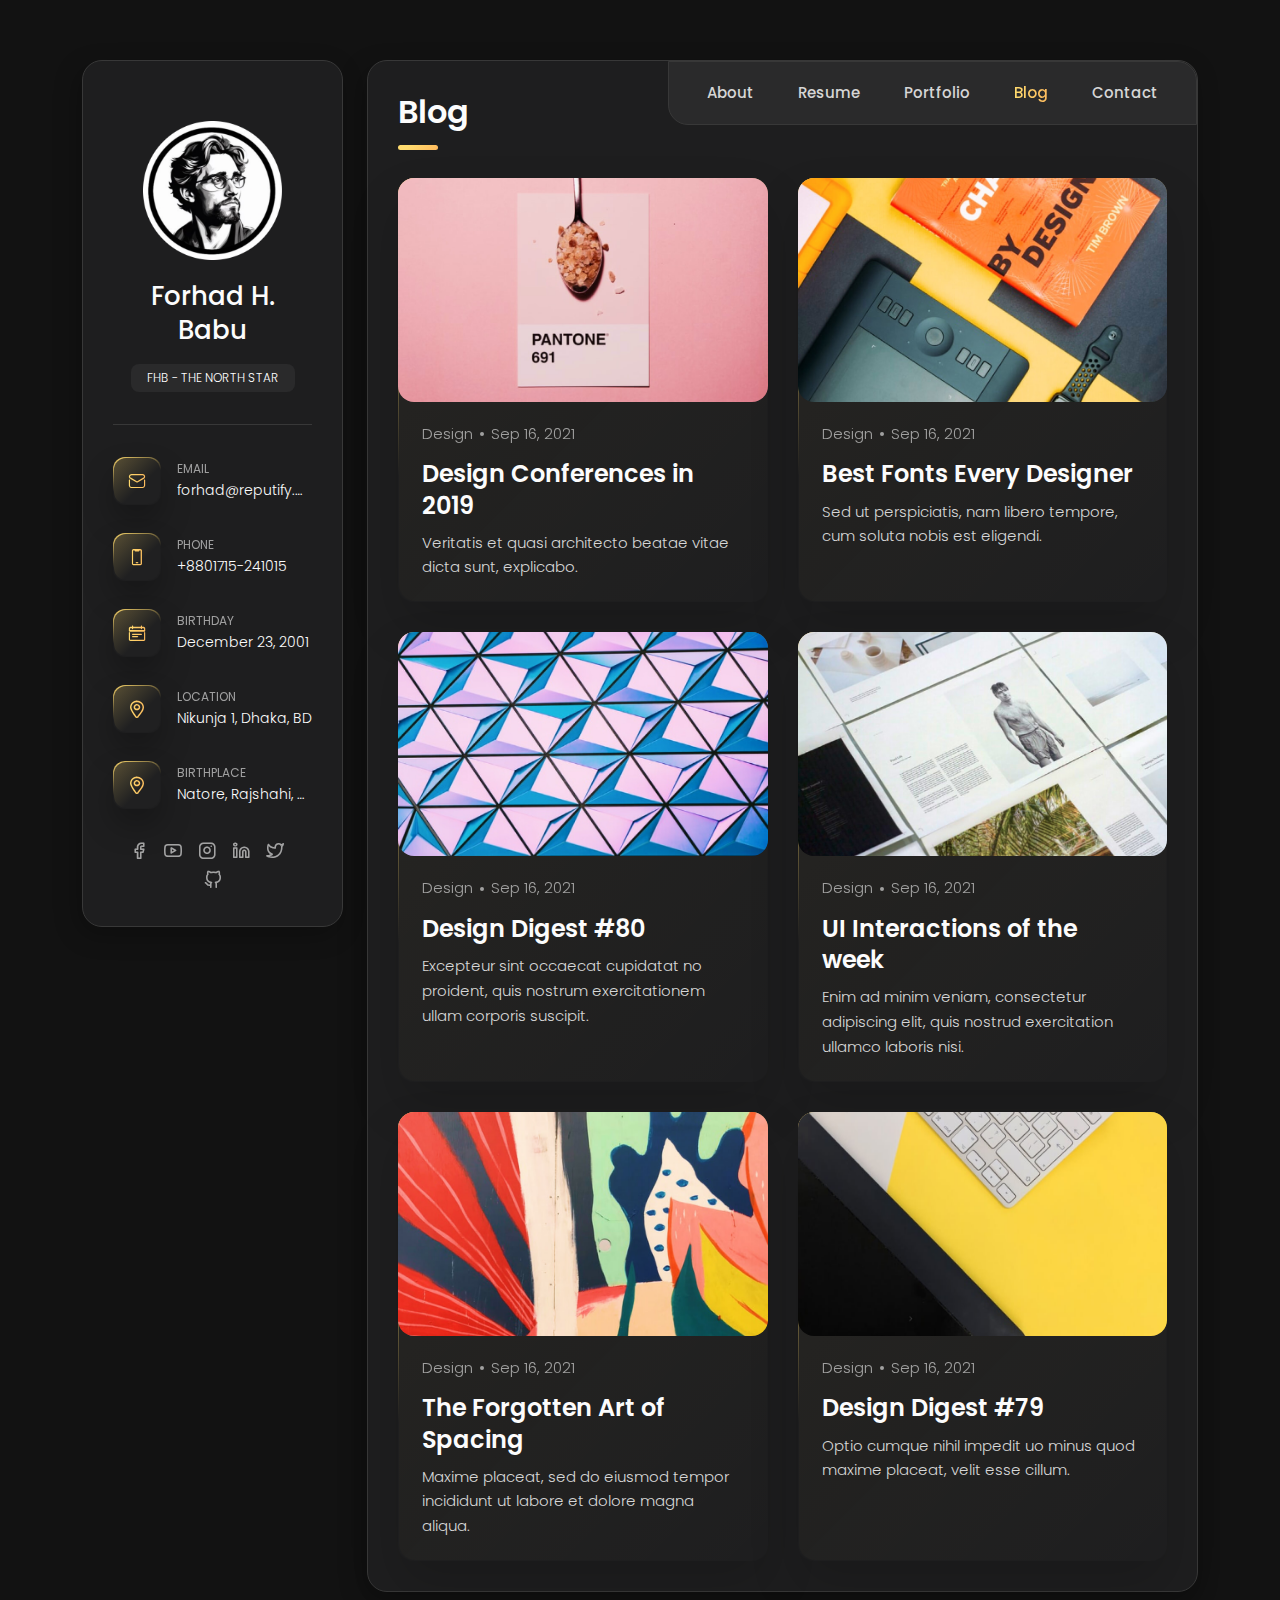
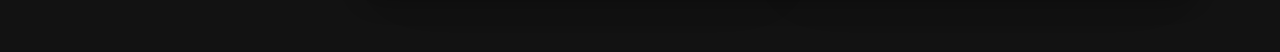
==== commit 00c2ec25: "ïnitial files" ====
--- a/blog.html
+++ b/blog.html
@@ -4,30 +4,30 @@
 
 <head>
     <meta charset="utf-8" />
-    <title>vCard - Blog</title>
+    <title>FHB - The North Star - Blog</title>
 
 	<!-- Meta Data -->
 	<meta http-equiv="X-UA-Compatible" content="IE=edge">
 	<meta name="viewport" content="width=device-width, initial-scale=1, shrink-to-fit=no">
 	<meta name="format-detection" content="telephone=no"/>
     <meta name="format-detection" content="address=no"/>
-    <meta name="author" content="ArtTemplate" />
-    <meta name="description" content="vCard" />
+    <meta name="author" content="FHB - The North Star" />
+    <meta name="description" content="FHB - The North Star" />
 
     <!-- Twitter data -->
     <meta name="twitter:card" content="summary_large_image">
-    <meta name="twitter:site" content="@ArtTemplates">
-    <meta name="twitter:title" content="vCard">
-    <meta name="twitter:description" content="vCard">
-    <meta name="twitter:image" content="assets/images/social.html">
+    <meta name="twitter:site" content="@fhbthenorthstar">
+    <meta name="twitter:title" content="FHB - The North Star">
+    <meta name="twitter:description" content="FHB - The North Star">
+    <meta name="twitter:image" content="https://fhbthenorthstar.github.io/assets/images/fhbthenorthstar.png">
 
     <!-- Open Graph data -->
-    <meta property="og:title" content="ArtTemplate" />
+    <meta property="og:title" content="FHB - The North Star" />
     <meta property="og:type" content="website" />
-    <meta property="og:url" content="your url website" />
-    <meta property="og:image" content="assets/images/social.html" />
-    <meta property="og:description" content="vCard" />
-    <meta property="og:site_name" content="vCard" />
+    <meta property="og:url" content="https://fhbthenorthstar.github.io/" />
+    <meta property="og:image" content="https://fhbthenorthstar.github.io/assets/images/fhbthenorthstar.png" />
+    <meta property="og:description" content="FHB - The North Star" />
+    <meta property="og:site_name" content="FHB - The North Star" />
 
 	<!-- Favicons -->
 	<link rel="apple-touch-icon" sizes="144x144" href="assets/images/favicons/apple-touch-icon-144x144.png">
@@ -51,7 +51,7 @@
 						<!-- My photo -->
 						<div class="sidebar__base-info">
 					    	<figure class="avatar-box">
-                                <img src="assets/images/my-avatar.png" alt="Ricardo Black">
+                                <img src="assets/images/fhbthenorthstar.png" alt="Ricardo Black">
 						    </figure>
 
 						    <div class="text-xl-center">
@@ -115,6 +115,7 @@
 						  	    <a class="social__link" href="https://www.linkedin.com/in/fhb-thenorthstar/"><i class="feathericon-linkedin"></i></a>
 						  	    <a class="social__link" href="https://x.com/fhbthenorthstar"><i class="feathericon-twitter"></i></a>
 						  	    <a class="social__link" href="https://www.pinterest.com/fhbthenorthstar/"><i class="feathericon-pinterest"></i></a>
+						  	    <a class="social__link" href="https://github.com/fhbthenorthstar"><i class="feathericon-github"></i></a>
 						    </div>
 						</div>	
 					</div>	
--- a/assets/styles/style.css
+++ b/assets/styles/style.css
@@ -1,7 +1,7 @@
 /* ------------------------------------------------
  Author: ArtStyles (Art)
  
- Template Name: vCard
+ Template Name: FHB - The North Star
  version: 1.1.0
 ------------------------------------------------ */
 /* ------------------------------------------------
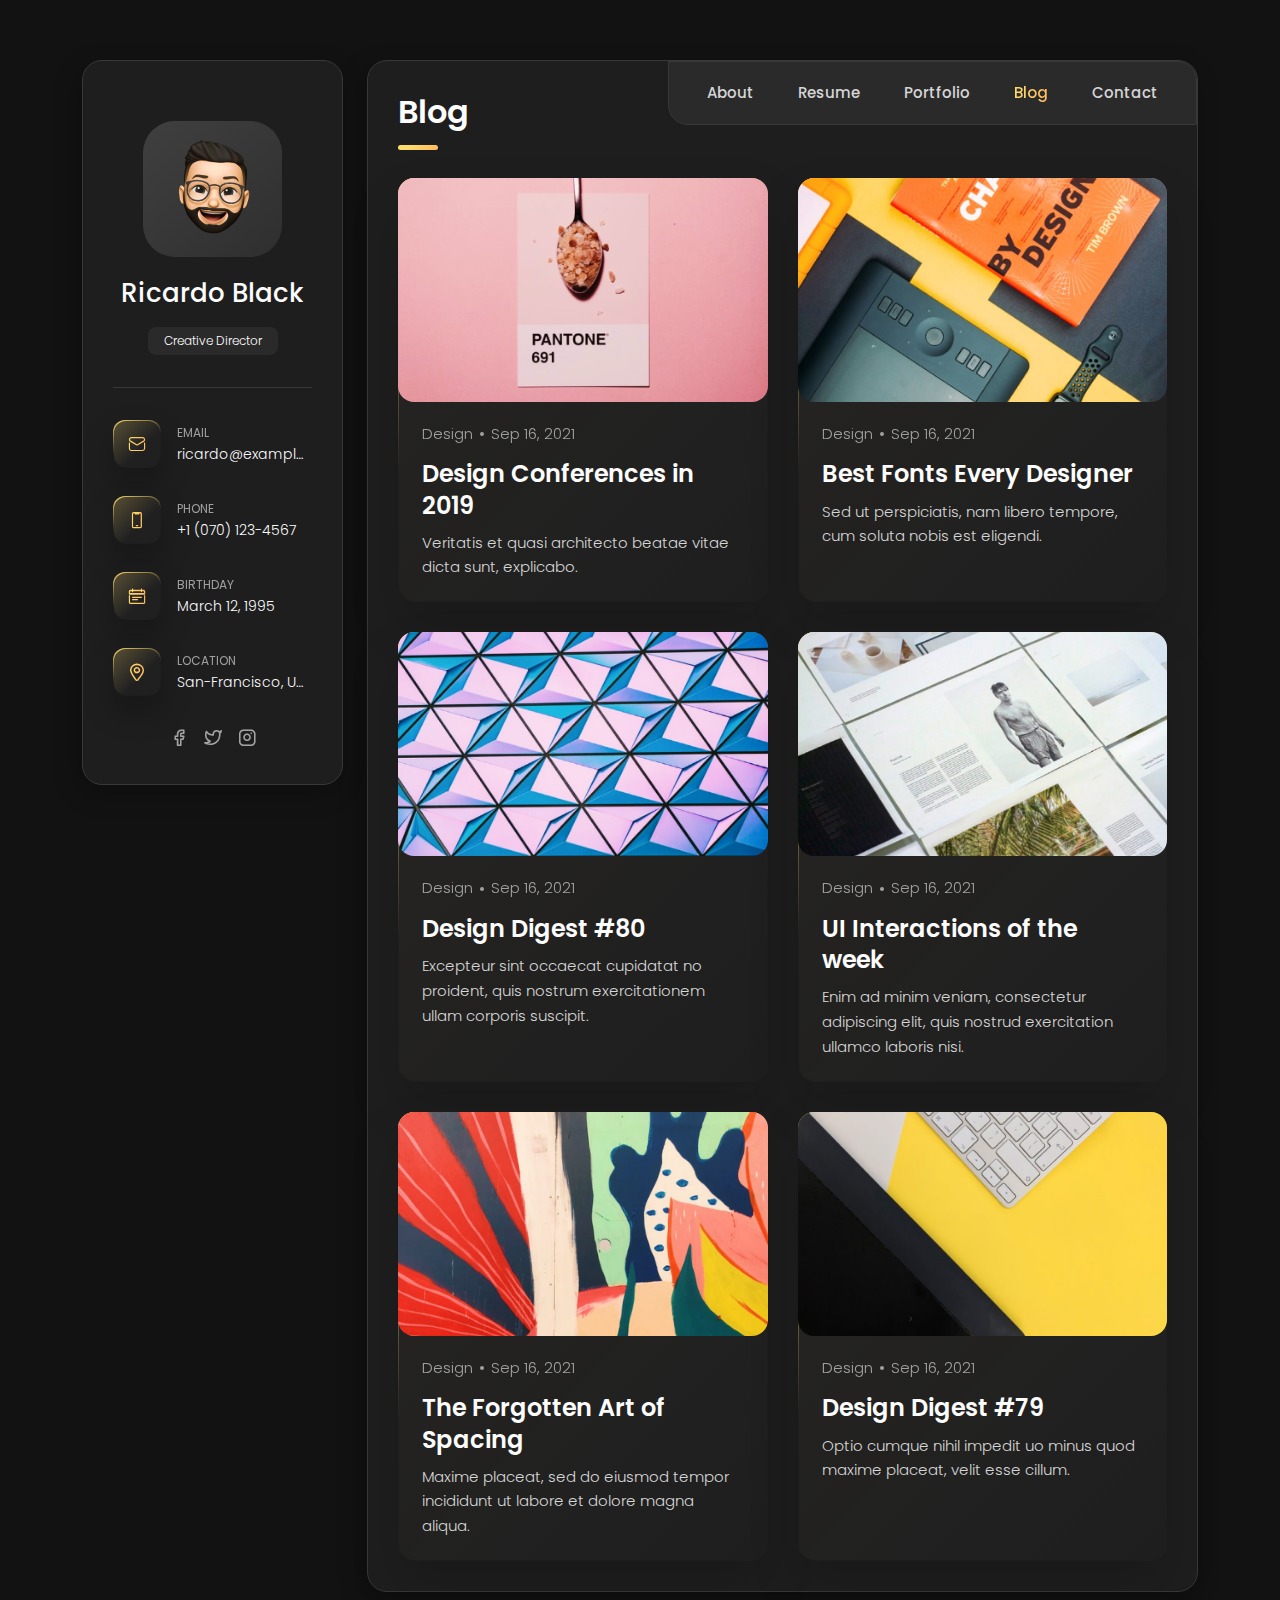
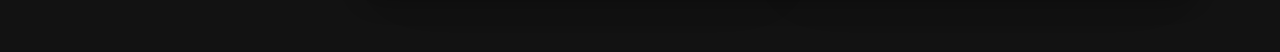
==== commit b2155e23: "working on index page" ====
--- a/blog.html
+++ b/blog.html
@@ -1,238 +1,357 @@
 <!DOCTYPE html>
 <html lang="en">
-
-
-<head>
+  <head>
     <meta charset="utf-8" />
-    <title>FHB - The North Star - Blog</title>
-
-	<!-- Meta Data -->
-	<meta http-equiv="X-UA-Compatible" content="IE=edge">
-	<meta name="viewport" content="width=device-width, initial-scale=1, shrink-to-fit=no">
-	<meta name="format-detection" content="telephone=no"/>
-    <meta name="format-detection" content="address=no"/>
-    <meta name="author" content="FHB - The North Star" />
-    <meta name="description" content="FHB - The North Star" />
+    <title>vCard - Blog</title>
+
+    <!-- Meta Data -->
+    <meta http-equiv="X-UA-Compatible" content="IE=edge" />
+    <meta
+      name="viewport"
+      content="width=device-width, initial-scale=1, shrink-to-fit=no"
+    />
+    <meta name="format-detection" content="telephone=no" />
+    <meta name="format-detection" content="address=no" />
+    <meta name="author" content="ArtTemplate" />
+    <meta name="description" content="vCard" />
 
     <!-- Twitter data -->
-    <meta name="twitter:card" content="summary_large_image">
-    <meta name="twitter:site" content="@fhbthenorthstar">
-    <meta name="twitter:title" content="FHB - The North Star">
-    <meta name="twitter:description" content="FHB - The North Star">
-    <meta name="twitter:image" content="https://fhbthenorthstar.github.io/assets/images/fhbthenorthstar.png">
+    <meta name="twitter:card" content="summary_large_image" />
+    <meta name="twitter:site" content="@ArtTemplates" />
+    <meta name="twitter:title" content="vCard" />
+    <meta name="twitter:description" content="vCard" />
+    <meta name="twitter:image" content="assets/images/social.html" />
 
     <!-- Open Graph data -->
-    <meta property="og:title" content="FHB - The North Star" />
+    <meta property="og:title" content="ArtTemplate" />
     <meta property="og:type" content="website" />
-    <meta property="og:url" content="https://fhbthenorthstar.github.io/" />
-    <meta property="og:image" content="https://fhbthenorthstar.github.io/assets/images/fhbthenorthstar.png" />
-    <meta property="og:description" content="FHB - The North Star" />
-    <meta property="og:site_name" content="FHB - The North Star" />
-
-	<!-- Favicons -->
-	<link rel="apple-touch-icon" sizes="144x144" href="assets/images/favicons/apple-touch-icon-144x144.png">
-	<link rel="apple-touch-icon" sizes="114x114" href="assets/images/favicons/apple-touch-icon-114x114.png">
-	<link rel="apple-touch-icon" sizes="72x72" href="assets/images/favicons/apple-touch-icon-72x72.png">
-	<link rel="apple-touch-icon" sizes="57x57" href="assets/images/favicons/apple-touch-icon-57x57.png">
-	<link rel="shortcut icon" href="assets/images/favicons/favicon.png" type="image/png">
+    <meta property="og:url" content="your url website" />
+    <meta property="og:image" content="assets/images/social.html" />
+    <meta property="og:description" content="vCard" />
+    <meta property="og:site_name" content="vCard" />
+
+    <!-- Favicons -->
+    <link
+      rel="apple-touch-icon"
+      sizes="144x144"
+      href="assets/images/favicons/apple-touch-icon-144x144.png"
+    />
+    <link
+      rel="apple-touch-icon"
+      sizes="114x114"
+      href="assets/images/favicons/apple-touch-icon-114x114.png"
+    />
+    <link
+      rel="apple-touch-icon"
+      sizes="72x72"
+      href="assets/images/favicons/apple-touch-icon-72x72.png"
+    />
+    <link
+      rel="apple-touch-icon"
+      sizes="57x57"
+      href="assets/images/favicons/apple-touch-icon-57x57.png"
+    />
+    <link
+      rel="shortcut icon"
+      href="assets/images/favicons/favicon.png"
+      type="image/png"
+    />
 
     <!-- Styles -->
-	<link rel="stylesheet" type="text/css" href="assets/styles/vendors/bootstrap.min.css"/>
-	<link rel="stylesheet" type="text/css" href="assets/styles/style.css"/>
-	
-</head>
-<body>
+    <link
+      rel="stylesheet"
+      type="text/css"
+      href="assets/styles/vendors/bootstrap.min.css"
+    />
+    <link rel="stylesheet" type="text/css" href="assets/styles/style.css" />
+  </head>
+  <body>
     <main class="main">
-	    <div class="container gutter-top gutter-bottom">
-		    <div class="row sticky-parent">
-			    <!-- Sidebar -->
-				<aside class="col-12 col-md-12 col-xl-3">
-				    <div class="sidebar box-outer sticky-column">
-						<!-- My photo -->
-						<div class="sidebar__base-info">
-					    	<figure class="avatar-box">
-                                <img src="assets/images/fhbthenorthstar.png" alt="Ricardo Black">
-						    </figure>
-
-						    <div class="text-xl-center">
-						        <h3 class="title title--h3 sidebar__name">Forhad H. Babu</h3>
-							    <div class="badge">FHB - THE NORTH STAR</div>
-						    </div>
-
-							<button class="btn btn--small btn--icon-right sidebar__btn js-btn-toggle"><span>Show Contacts</span><i class="feathericon-chevron-down"></i></button>
-						</div>
-
-						<div class="sidebar__additional-info js-show">
-							<div class="separation"></div>
-		                    <ul class="details-info">
-							    <!-- Email -->
-							    <li class="details-info__item">
-							        <span class="box icon-box"><i class="font-icon icon-envelope"></i></span>
-								    <div class="contacts-block__info">
-									    <span class="overhead">Email</span>
-									    <a class="text-overflow" href="mailto:forhad@reputify.org" title="forhad@reputify.org">forhad@reputify.org</a>
-								    </div>
-							    </li>
-							    <!-- Phone -->
-						 	    <li class="details-info__item">
-								    <span class="box icon-box"><i class="font-icon icon-phone"></i></span>
-								    <div class="contacts-block__info">
-									    <span class="overhead">Phone</span>
-							            <span class="text-overflow" title="+8801715241015">+8801715-241015</span>
-								    </div>	
-							    </li>
-								<!-- Birthday -->
-					            <li class="details-info__item">
-								    <span class="box icon-box"><i class="font-icon icon-calendar"></i></span>
-								    <div class="contacts-block__info">
-									    <span class="overhead">Birthday</span>
-							            <span class="text-overflow" title="March 12, 1995">December 23, 2001</span>
-								    </div>
-							    </li>
-								<!-- Location -->
-						        <li class="details-info__item">
-								    <span class="box icon-box"><i class="font-icon icon-location"></i></span>
-								    <div class="contacts-block__info">
-									    <span class="overhead">Location</span>
-									    <span class="text-overflow" title="Nikunja 1, Dhaka, BD">Nikunja 1, Dhaka, BD</span>
-								    </div>
-							    </li>
-								<li class="details-info__item">
-								    <span class="box icon-box"><i class="font-icon icon-location"></i></span>
-								    <div class="contacts-block__info">
-									    <span class="overhead">Birthplace</span>
-									    <span class="text-overflow" title="Natore, Rajshahi, BD">Natore, Rajshahi, BD</span>
-								    </div>
-							    </li>
-					        </ul>
-						    <div class="separation d-xl-none"></div>
-
-						    <!-- Social -->
-						    <div class="social">
-								<a class="social__link" href="https://www.facebook.com/fhbthenorthstar"><i class="feathericon-facebook"></i></a>
-								<a class="social__link" href="https://www.youtube.com/@fhbthenorthstar"><i class="feathericon-youtube"></i></a>
-							    <a class="social__link" href="https://www.instagram.com/fhbthenorthstar/"><i class="feathericon-instagram"></i></a>
-						  	    <a class="social__link" href="https://www.linkedin.com/in/fhb-thenorthstar/"><i class="feathericon-linkedin"></i></a>
-						  	    <a class="social__link" href="https://x.com/fhbthenorthstar"><i class="feathericon-twitter"></i></a>
-						  	    <a class="social__link" href="https://www.pinterest.com/fhbthenorthstar/"><i class="feathericon-pinterest"></i></a>
-						  	    <a class="social__link" href="https://github.com/fhbthenorthstar"><i class="feathericon-github"></i></a>
-						    </div>
-						</div>	
-					</div>	
-		        </aside>
-		        
-				<!-- Content -->
-		        <div class="col-12 col-md-12 col-xl-9">
-				    <div class="box-outer pb-0">
-					    <!-- Menu -->
-						<div class="nav-container">
-						    <ul class="nav">
-                                <li class="nav__item"><a href="index.html">About</a></li>
-								<li class="nav__item"><a href="resume.html">Resume</a></li>
-                                <li class="nav__item"><a href="portfolio.html">Portfolio</a></li>
-                                <li class="nav__item"><a class="active" href="blog.html">Blog</a></li>
-                                <li class="nav__item"><a href="contact.html">Contact</a></li>
-                            </ul>
-						</div>
-						
-					    <!-- About -->
-						<div class="pb-0 pb-sm-2">
-		                    <h1 class="title title--h1 title__separate">Blog</h1>
-					    </div>
-
-						<!-- News -->
-						<div class="news-grid">
-							<!-- Post -->
-							<article class="news-item box">
-							    <div class="news-item__image-wrap">
-									<a class="news-item__link" href="single-post.html"></a>
-								    <img class="cover lazyload" src="assets/images/news/news-1.jpg" alt="" />
-								</div>
-								<div class="news-item__caption">
-									<div class="news-item__date"><span>Design</span>Sep 16, 2021</div>
-								    <h2 class="title title--h2"><a href="single-post.html">Design Conferences in 2019</a></h2>
-									<p>Veritatis et quasi architecto beatae vitae dicta sunt, explicabo.</p>
-								</div>
-							</article>
-
-							<!-- Post -->
-							<article class="news-item box">
-							    <div class="news-item__image-wrap">
-									<a class="news-item__link" href="single-post.html"></a>
-								    <img class="cover lazyload" src="assets/images/news/news-2.jpg" alt="" />
-								</div>
-								<div class="news-item__caption">
-									<div class="news-item__date"><span>Design</span>Sep 16, 2021</div>
-								    <h2 class="title title--h2"><a href="single-post.html">Best Fonts Every Designer</a></h2>
-									<p>Sed ut perspiciatis, nam libero tempore, cum soluta nobis est eligendi.</p>
-								</div>
-							</article>
-
-							<!-- Post -->
-							<article class="news-item box">
-							    <div class="news-item__image-wrap">
-									<a class="news-item__link" href="single-post.html"></a>
-								    <img class="cover lazyload" src="assets/images/news/news-3.jpg" alt="" />
-								</div>
-								<div class="news-item__caption">
-									<div class="news-item__date"><span>Design</span>Sep 16, 2021</div>
-								    <h2 class="title title--h2"><a href="single-post.html">Design Digest #80</a></h2>
-									<p>Excepteur sint occaecat cupidatat no proident, quis nostrum exercitationem ullam corporis suscipit.</p>
-								</div>
-							</article>
-							
-							<!-- Post -->
-							<article class="news-item box">
-							    <div class="news-item__image-wrap">
-									<a class="news-item__link" href="single-post.html"></a>
-								    <img class="cover lazyload" src="assets/images/news/news-4.jpg" alt="" />
-								</div>
-								<div class="news-item__caption">
-									<div class="news-item__date"><span>Design</span>Sep 16, 2021</div>
-								    <h2 class="title title--h2"><a href="single-post.html">UI Interactions of the week</a></h2>
-									<p>Enim ad minim veniam, consectetur adipiscing elit, quis nostrud exercitation ullamco laboris nisi.</p>
-								</div>
-							</article>
-							
-							<!-- Post -->
-							<article class="news-item box">
-							    <div class="news-item__image-wrap">
-									<a class="news-item__link" href="single-post.html"></a>
-								    <img class="cover lazyload" src="assets/images/news/news-5.jpg" alt="" />
-								</div>
-								<div class="news-item__caption">
-									<div class="news-item__date"><span>Design</span>Sep 16, 2021</div>
-								    <h2 class="title title--h2"><a href="single-post.html">The Forgotten Art of Spacing</a></h2>
-									<p>Maxime placeat, sed do eiusmod tempor incididunt ut labore et dolore magna aliqua.</p>
-								</div>
-							</article>
-							
-							<!-- Post -->
-							<article class="news-item box">
-							    <div class="news-item__image-wrap">
-									<a class="news-item__link" href="single-post.html"></a>
-								    <img class="cover lazyload" src="assets/images/news/news-6.jpg" alt="" />
-								</div>
-								<div class="news-item__caption">
-									<div class="news-item__date"><span>Design</span>Sep 16, 2021</div>
-								    <h2 class="title title--h2"><a href="single-post.html">Design Digest #79</a></h2>
-									<p>Optio cumque nihil impedit uo minus quod maxime placeat, velit esse cillum.</p>
-								</div>
-							</article>
-						</div><!-- /news-grid -->
-					</div><!-- /box-outer -->
-		        </div><!-- /col -->
-			</div><!-- /sticky -->
-		</div><!-- /container -->
+      <div class="container gutter-top gutter-bottom">
+        <div class="row sticky-parent">
+          <!-- Sidebar -->
+          <aside class="col-12 col-md-12 col-xl-3">
+            <div class="sidebar box-outer sticky-column">
+              <!-- My photo -->
+              <div class="sidebar__base-info">
+                <figure class="avatar-box">
+                  <img src="assets/images/my-avatar.png" alt="Ricardo Black" />
+                </figure>
+
+                <div class="text-xl-center">
+                  <h3 class="title title--h3 sidebar__name">Ricardo Black</h3>
+                  <div class="badge">Creative Director</div>
+                </div>
+
+                <button
+                  class="btn btn--small btn--icon-right sidebar__btn js-btn-toggle"
+                >
+                  <span>Show Contacts</span
+                  ><i class="feathericon-chevron-down"></i>
+                </button>
+              </div>
+
+              <div class="sidebar__additional-info js-show">
+                <div class="separation"></div>
+                <ul class="details-info">
+                  <!-- Email -->
+                  <li class="details-info__item">
+                    <span class="box icon-box"
+                      ><i class="font-icon icon-envelope"></i
+                    ></span>
+                    <div class="contacts-block__info">
+                      <span class="overhead">Email</span>
+                      <a
+                        class="text-overflow"
+                        href="mailto:ricardo@example.com"
+                        title="ricardo@example.com"
+                        >ricardo@example.com</a
+                      >
+                    </div>
+                  </li>
+                  <!-- Phone -->
+                  <li class="details-info__item">
+                    <span class="box icon-box"
+                      ><i class="font-icon icon-phone"></i
+                    ></span>
+                    <div class="contacts-block__info">
+                      <span class="overhead">Phone</span>
+                      <span class="text-overflow" title="+1 (070) 123-4567"
+                        >+1 (070) 123-4567</span
+                      >
+                    </div>
+                  </li>
+                  <!-- Birthday -->
+                  <li class="details-info__item">
+                    <span class="box icon-box"
+                      ><i class="font-icon icon-calendar"></i
+                    ></span>
+                    <div class="contacts-block__info">
+                      <span class="overhead">Birthday</span>
+                      <span class="text-overflow" title="March 12, 1995"
+                        >March 12, 1995</span
+                      >
+                    </div>
+                  </li>
+                  <!-- Location -->
+                  <li class="details-info__item">
+                    <span class="box icon-box"
+                      ><i class="font-icon icon-location"></i
+                    ></span>
+                    <div class="contacts-block__info">
+                      <span class="overhead">Location</span>
+                      <span class="text-overflow" title="San-Francisco, USA"
+                        >San-Francisco, USA</span
+                      >
+                    </div>
+                  </li>
+                </ul>
+                <div class="separation d-xl-none"></div>
+
+                <!-- Social -->
+                <div class="social">
+                  <a class="social__link" href="https://www.facebook.com/"
+                    ><i class="feathericon-facebook"></i
+                  ></a>
+                  <a class="social__link" href="https://www.behance.com/"
+                    ><i class="feathericon-twitter"></i
+                  ></a>
+                  <a class="social__link" href="https://www.linkedin.com/"
+                    ><i class="feathericon-instagram"></i
+                  ></a>
+                </div>
+              </div>
+            </div>
+          </aside>
+
+          <!-- Content -->
+          <div class="col-12 col-md-12 col-xl-9">
+            <div class="box-outer pb-0">
+              <!-- Menu -->
+              <div class="nav-container">
+                <ul class="nav">
+                  <li class="nav__item"><a href="index.html">About</a></li>
+                  <li class="nav__item"><a href="resume.html">Resume</a></li>
+                  <li class="nav__item">
+                    <a href="portfolio.html">Portfolio</a>
+                  </li>
+                  <li class="nav__item">
+                    <a class="active" href="blog.html">Blog</a>
+                  </li>
+                  <li class="nav__item"><a href="contact.html">Contact</a></li>
+                </ul>
+              </div>
+
+              <!-- About -->
+              <div class="pb-0 pb-sm-2">
+                <h1 class="title title--h1 title__separate">Blog</h1>
+              </div>
+
+              <!-- News -->
+              <div class="news-grid">
+                <!-- Post -->
+                <article class="news-item box">
+                  <div class="news-item__image-wrap">
+                    <a class="news-item__link" href="single-post.html"></a>
+                    <img
+                      class="cover lazyload"
+                      src="assets/images/news/news-1.jpg"
+                      alt=""
+                    />
+                  </div>
+                  <div class="news-item__caption">
+                    <div class="news-item__date">
+                      <span>Design</span>Sep 16, 2021
+                    </div>
+                    <h2 class="title title--h2">
+                      <a href="single-post.html">Design Conferences in 2019</a>
+                    </h2>
+                    <p>
+                      Veritatis et quasi architecto beatae vitae dicta sunt,
+                      explicabo.
+                    </p>
+                  </div>
+                </article>
+
+                <!-- Post -->
+                <article class="news-item box">
+                  <div class="news-item__image-wrap">
+                    <a class="news-item__link" href="single-post.html"></a>
+                    <img
+                      class="cover lazyload"
+                      src="assets/images/news/news-2.jpg"
+                      alt=""
+                    />
+                  </div>
+                  <div class="news-item__caption">
+                    <div class="news-item__date">
+                      <span>Design</span>Sep 16, 2021
+                    </div>
+                    <h2 class="title title--h2">
+                      <a href="single-post.html">Best Fonts Every Designer</a>
+                    </h2>
+                    <p>
+                      Sed ut perspiciatis, nam libero tempore, cum soluta nobis
+                      est eligendi.
+                    </p>
+                  </div>
+                </article>
+
+                <!-- Post -->
+                <article class="news-item box">
+                  <div class="news-item__image-wrap">
+                    <a class="news-item__link" href="single-post.html"></a>
+                    <img
+                      class="cover lazyload"
+                      src="assets/images/news/news-3.jpg"
+                      alt=""
+                    />
+                  </div>
+                  <div class="news-item__caption">
+                    <div class="news-item__date">
+                      <span>Design</span>Sep 16, 2021
+                    </div>
+                    <h2 class="title title--h2">
+                      <a href="single-post.html">Design Digest #80</a>
+                    </h2>
+                    <p>
+                      Excepteur sint occaecat cupidatat no proident, quis
+                      nostrum exercitationem ullam corporis suscipit.
+                    </p>
+                  </div>
+                </article>
+
+                <!-- Post -->
+                <article class="news-item box">
+                  <div class="news-item__image-wrap">
+                    <a class="news-item__link" href="single-post.html"></a>
+                    <img
+                      class="cover lazyload"
+                      src="assets/images/news/news-4.jpg"
+                      alt=""
+                    />
+                  </div>
+                  <div class="news-item__caption">
+                    <div class="news-item__date">
+                      <span>Design</span>Sep 16, 2021
+                    </div>
+                    <h2 class="title title--h2">
+                      <a href="single-post.html">UI Interactions of the week</a>
+                    </h2>
+                    <p>
+                      Enim ad minim veniam, consectetur adipiscing elit, quis
+                      nostrud exercitation ullamco laboris nisi.
+                    </p>
+                  </div>
+                </article>
+
+                <!-- Post -->
+                <article class="news-item box">
+                  <div class="news-item__image-wrap">
+                    <a class="news-item__link" href="single-post.html"></a>
+                    <img
+                      class="cover lazyload"
+                      src="assets/images/news/news-5.jpg"
+                      alt=""
+                    />
+                  </div>
+                  <div class="news-item__caption">
+                    <div class="news-item__date">
+                      <span>Design</span>Sep 16, 2021
+                    </div>
+                    <h2 class="title title--h2">
+                      <a href="single-post.html"
+                        >The Forgotten Art of Spacing</a
+                      >
+                    </h2>
+                    <p>
+                      Maxime placeat, sed do eiusmod tempor incididunt ut labore
+                      et dolore magna aliqua.
+                    </p>
+                  </div>
+                </article>
+
+                <!-- Post -->
+                <article class="news-item box">
+                  <div class="news-item__image-wrap">
+                    <a class="news-item__link" href="single-post.html"></a>
+                    <img
+                      class="cover lazyload"
+                      src="assets/images/news/news-6.jpg"
+                      alt=""
+                    />
+                  </div>
+                  <div class="news-item__caption">
+                    <div class="news-item__date">
+                      <span>Design</span>Sep 16, 2021
+                    </div>
+                    <h2 class="title title--h2">
+                      <a href="single-post.html">Design Digest #79</a>
+                    </h2>
+                    <p>
+                      Optio cumque nihil impedit uo minus quod maxime placeat,
+                      velit esse cillum.
+                    </p>
+                  </div>
+                </article>
+              </div>
+              <!-- /news-grid -->
+            </div>
+            <!-- /box-outer -->
+          </div>
+          <!-- /col -->
+        </div>
+        <!-- /sticky -->
+      </div>
+      <!-- /container -->
     </main>
 
     <div class="back-to-top"></div>
 
-	<!-- JavaScripts -->
-	<script src="assets/js/jquery-3.4.1.min.js"></script>
-	<script src="assets/js/plugins.min.js"></script>
+    <!-- JavaScripts -->
+    <script src="assets/js/jquery-3.4.1.min.js"></script>
+    <script src="assets/js/plugins.min.js"></script>
     <script src="assets/js/common.js"></script>
-
-</body>
-
-</html>+  </body>
+
+</html>
--- a/assets/styles/style.css
+++ b/assets/styles/style.css
@@ -1,7 +1,7 @@
 /* ------------------------------------------------
  Author: ArtStyles (Art)
  
- Template Name: FHB - The North Star
+ Template Name: vCard
  version: 1.1.0
 ------------------------------------------------ */
 /* ------------------------------------------------
@@ -885,7 +885,7 @@
 }
 
 .sidebar .avatar-box {
-  /* background: var(--color-gradient-gray); */
+  background: var(--color-gradient-gray);
   border-radius: var(--radius-32);
   margin: 1.875rem 1.875rem 1.25rem;
   overflow: hidden;
